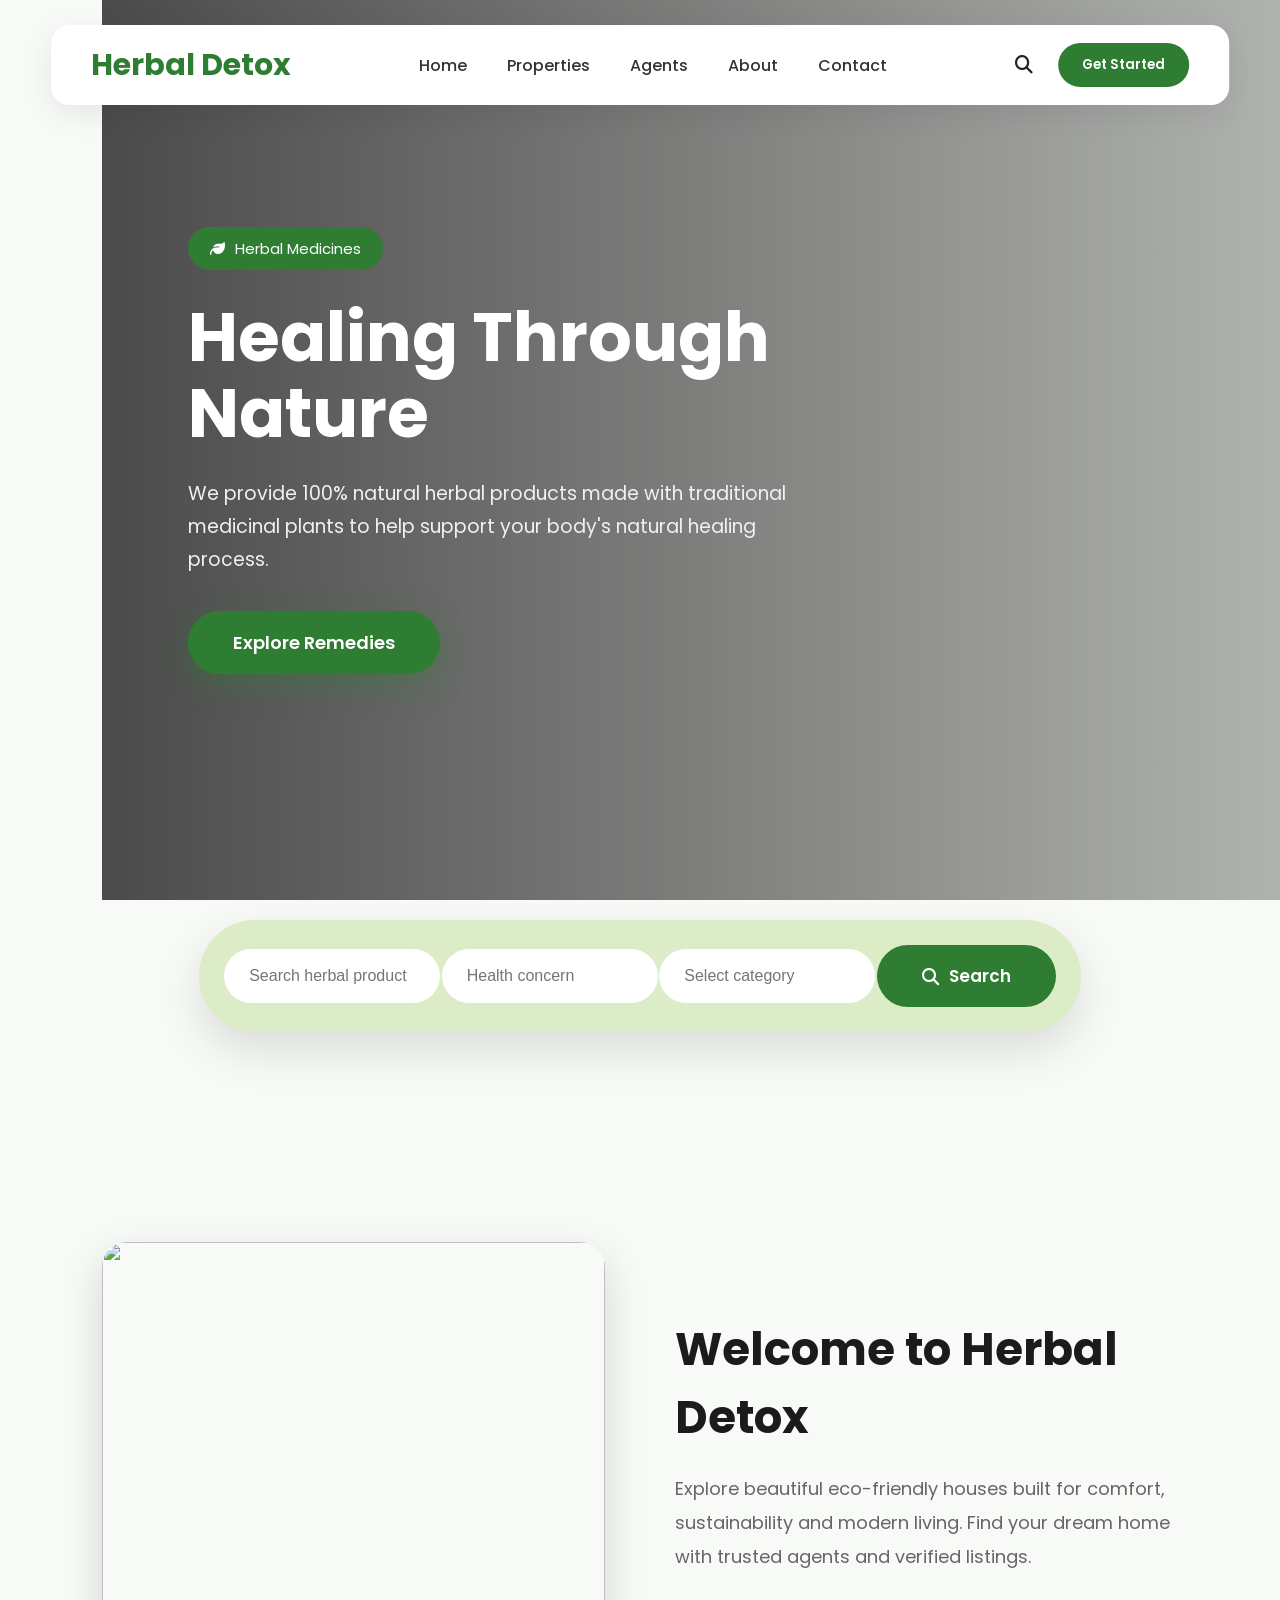
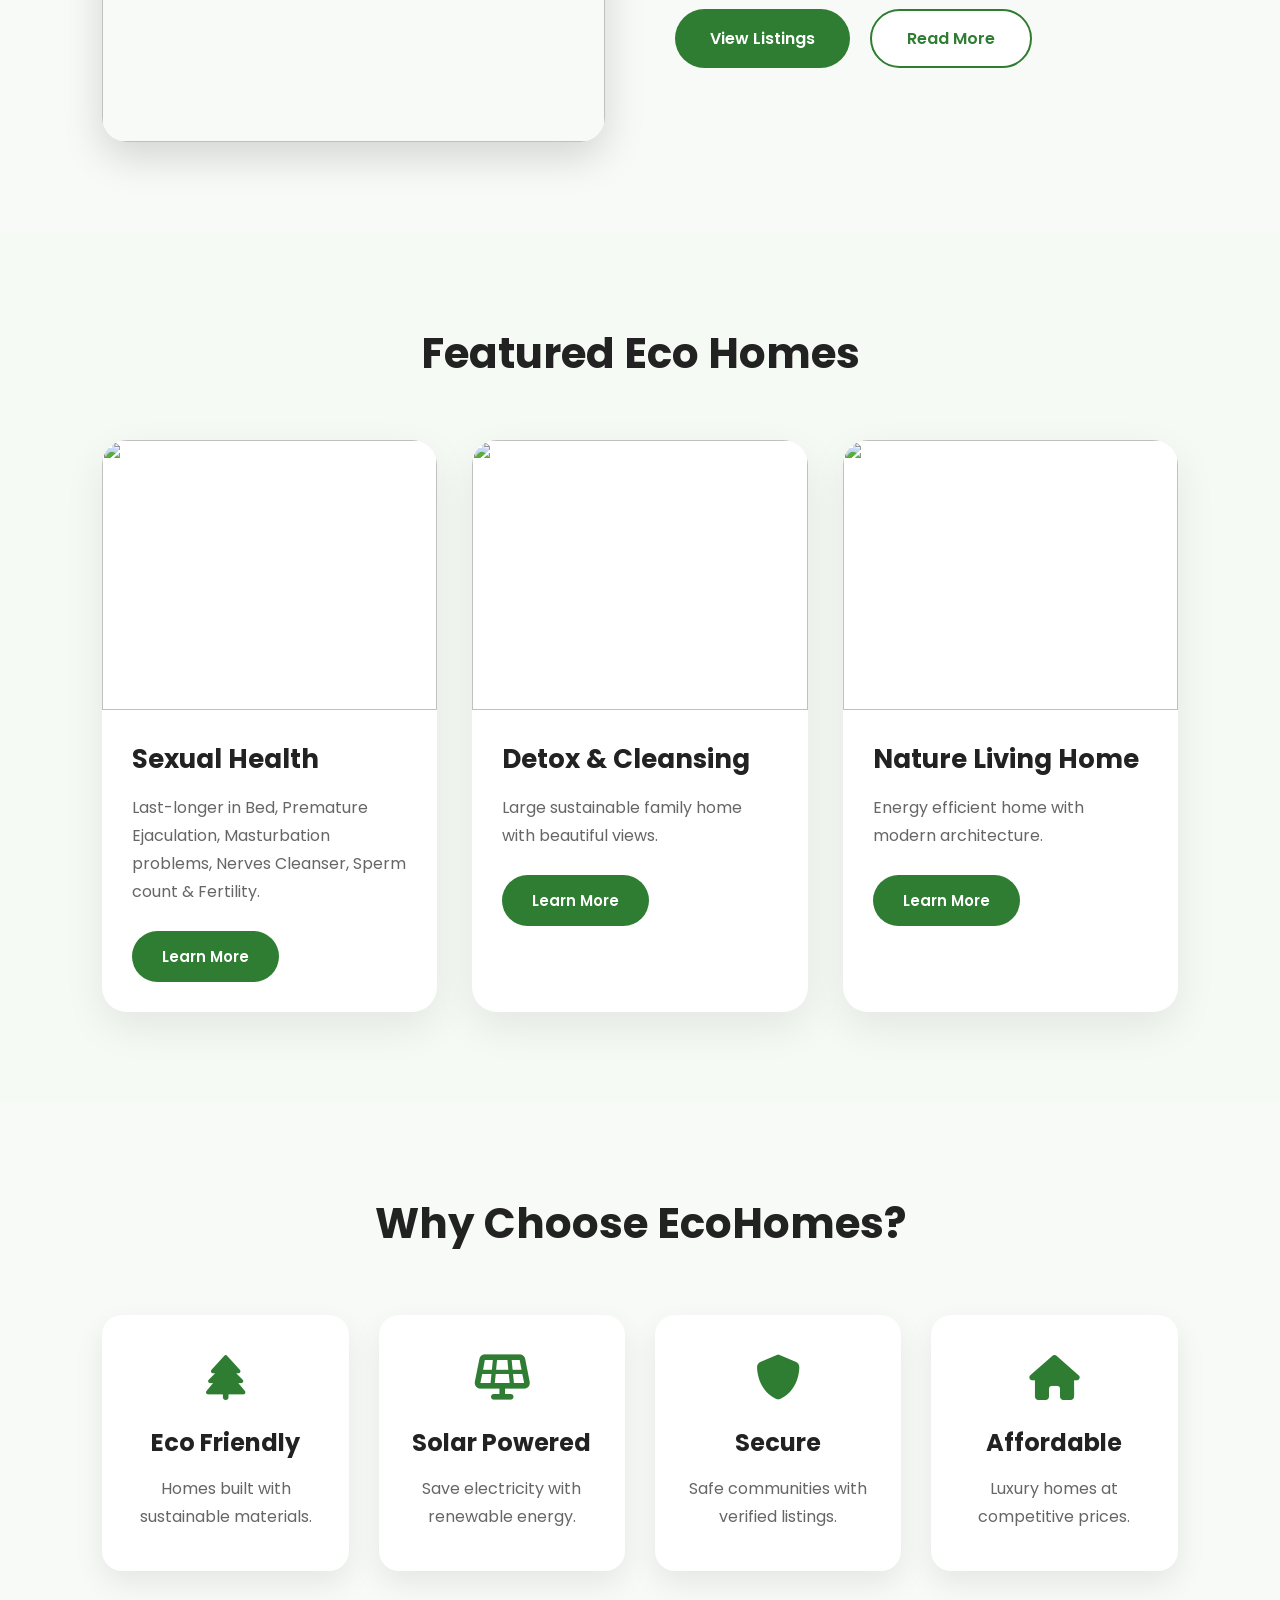
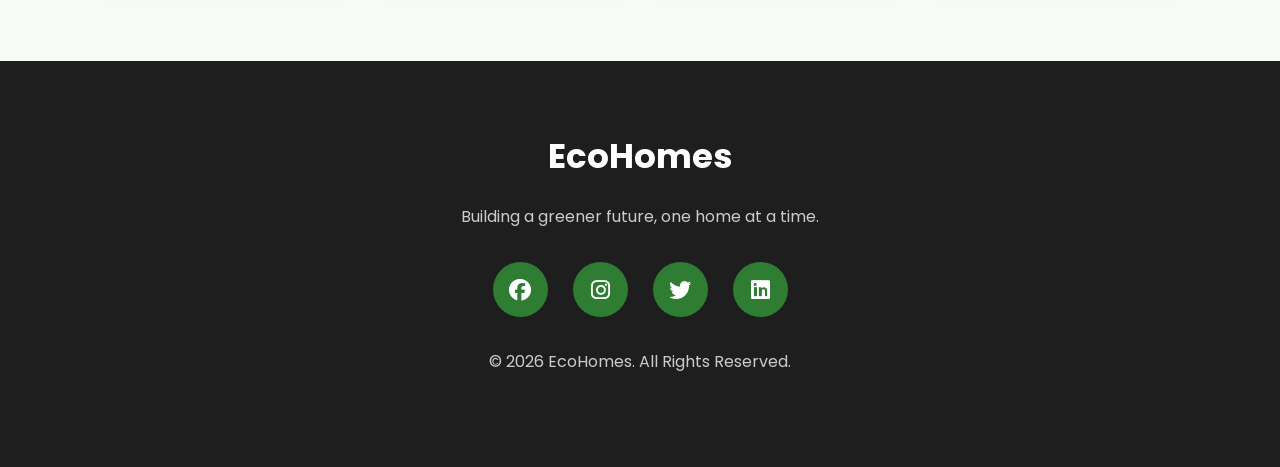
==== index.html @ 3c0dcabd "Add files via upload" ====
<!DOCTYPE html>
<html lang="en">
<head>

<meta charset="UTF-8">
<meta name="viewport" content="width=device-width, initial-scale=1.0">

<title>Eco Homes</title>

<link rel="stylesheet" href="style.css">

<link rel="preconnect" href="https://fonts.googleapis.com">

<link rel="preconnect" href="https://fonts.gstatic.com" crossorigin>

<link href="https://fonts.googleapis.com/css2?family=Poppins:wght@300;400;500;600;700;800&display=swap" rel="stylesheet">

<link rel="stylesheet"
href="https://cdnjs.cloudflare.com/ajax/libs/font-awesome/6.5.2/css/all.min.css">

</head>

<body>


<!-- NAVIGATION -->

<header>

    

<div class="logo">
Herbal Detox
</div>

<nav>


<ul>

<li><a href="#">Home</a></li>

<li><a href="#">Properties</a></li>

<li><a href="#">Agents</a></li>

<li><a href="#">About</a></li>

<li><a href="#">Contact</a></li>


</ul>

</nav>

<div class="nav-icons">

<i class="fa-solid fa-magnifying-glass"></i>


<button>Get Started</button>

</div>

</header>



<!-- HERO -->

<section class="hero">

<div class="overlay"></div>

<div class="hero-content">

<span class="badge">

<i class="fa-solid fa-leaf"></i>

Herbal Medicines

</span>

<h1>

Healing Through <br>

Nature

</h1>

<p>

We provide 100% natural herbal products made with traditional medicinal plants to help
support your body's natural healing process.
</p>

<button class="hero-btn">

Explore Remedies

</button>

</div>

</section>




<!-- SEARCH BAR -->

<section class="search">

<div class="search-box">

<input type="text" placeholder="Search herbal product">

<input type="text" placeholder="Health concern">

<input type="text" placeholder="Select category">

<button>

<i class="fa fa-search"></i>

Search

</button>

</div>

</section>




<!-- WELCOME -->

<section class="welcome">

<div class="welcome-image">

<img src="images/home1.jpg">

</div>

<div class="welcome-text">

<h2>

Welcome to Herbal Detox

</h2>

<p>

Explore beautiful eco-friendly houses built for
comfort, sustainability and modern living.
Find your dream home with trusted agents and
verified listings.

</p>

<div class="buttons">

<button class="green">

View Listings

</button>

<button class="white">

Read More

</button>

</div>

</div>

</section>





<!-- PROPERTY SECTION -->

<section class="properties">

<h2>

Featured Eco Homes

</h2>

<div class="cards">



<div class="card">

<img src="images/home1.jpg">

<div class="card-content">

<h3>

Sexual Health

</h3>

<p>

Last-longer in Bed, Premature Ejaculation, Masturbation problems,
Nerves Cleanser, Sperm count & Fertility. 


</p>

<button>

Learn More

</button>

</div>

</div>





<div class="card">

<img src="images/home2.jpg">

<div class="card-content">

<h3>

Detox & Cleansing

</h3>

<p>

Large sustainable family home with beautiful views.

</p>

<button>

Learn More

</button>

</div>

</div>





<div class="card">

<img src="images/home3.jpg">

<div class="card-content">

<h3>

Nature Living Home

</h3>

<p>

Energy efficient home with modern architecture.

</p>

<button>

Learn More

</button>

</div>

</div>


</div>

</section>




<!-- WHY CHOOSE US -->

<section class="features">

<h2>

Why Choose EcoHomes?

</h2>

<div class="feature-grid">

<div class="feature">

<i class="fa-solid fa-tree"></i>

<h3>Eco Friendly</h3>

<p>Homes built with sustainable materials.</p>

</div>

<div class="feature">

<i class="fa-solid fa-solar-panel"></i>

<h3>Solar Powered</h3>

<p>Save electricity with renewable energy.</p>

</div>

<div class="feature">

<i class="fa-solid fa-shield"></i>

<h3>Secure</h3>

<p>Safe communities with verified listings.</p>

</div>

<div class="feature">

<i class="fa-solid fa-house"></i>

<h3>Affordable</h3>

<p>Luxury homes at competitive prices.</p>

</div>

</div>

</section>




<!-- FOOTER -->

<footer>

<h3>EcoHomes</h3>

<p>

Building a greener future, one home at a time.

</p>

<div class="social">

<i class="fab fa-facebook"></i>

<i class="fab fa-instagram"></i>

<i class="fab fa-twitter"></i>

<i class="fab fa-linkedin"></i>

</div>

<p>

© 2026 EcoHomes. All Rights Reserved.

</p>

</footer>



<script src="script.js"></script>

</body>

</html>
---- style.css ----
/* ===========================
   GLOBAL STYLES
=========================== */

*{
    margin:0;
    padding:0;
    box-sizing:border-box;
}

html{
    scroll-behavior:smooth;
}

body{
    font-family:'Poppins',sans-serif;
    background:#f7faf6;
    color:#222;
    overflow-x:hidden;
}

a{
    text-decoration:none;
    color:inherit;
}

img{
    width:100%;
    display:block;
}

button{
    cursor:pointer;
    font-family:'Poppins',sans-serif;
    transition:.3s;
}

/* ===========================
   HEADER
=========================== */

header{
    width:92%;
    height:80px;
    background:#fff;
    margin:25px auto;
    border-radius:18px;

    display:flex;
    justify-content:space-between;
    align-items:center;

    padding:0 40px;

    box-shadow:0 8px 30px rgba(0,0,0,.08);

    position:absolute;
    left:50%;
    transform:translateX(-50%);
    z-index:100;
}

.logo{
    font-size:30px;
    font-weight:700;
    color:#2e7d32;
}

nav ul{
    display:flex;
    list-style:none;
    gap:40px;
}

nav ul li a{
    font-size:16px;
    color:#333;
    font-weight:500;
    transition:.3s;
}

nav ul li a:hover{
    color:#2e7d32;
}

.nav-icons{
    display:flex;
    align-items:center;
    gap:25px;
}

.nav-icons i{
    font-size:18px;
    cursor:pointer;
}

.nav-icons button{

    background:#2e7d32;

    color:#fff;

    border:none;

    padding:12px 24px;

    border-radius:40px;

    font-weight:600;
}

.nav-icons button:hover{

    background:#215c25;

}

/* ===========================
   HERO
=========================== */

.hero{

    width:100%;

    height:100vh;

    background:url("images/hero.jpg") center center/cover;

    position:relative;

    display:flex;

    align-items:center;

}

.overlay {
    position: absolute;
    width: 100%;
    height: 100%;

    background:
        linear-gradient(to right,
            rgba(0,0,0,.70),
            rgba(0,0,0,.25)
        ),
        url("../images/HERO SECTION BIG IMAGE.png");

    background-size: cover;
    background-position: center;
    background-repeat: no-repeat;
}

.hero-content{

    position:relative;

    z-index:10;

    color:white;

    width:620px;

    margin-left:8%;

}

.badge{

    display:inline-flex;

    align-items:center;

    gap:10px;

    background:#2e7d32;

    padding:10px 22px;

    border-radius:30px;

    font-size:15px;

    margin-bottom:30px;

}

.badge i{

    color:#fff;

}

.hero h1{

    font-size:68px;

    line-height:76px;

    margin-bottom:25px;

    font-weight:700;

}

.hero p{

    font-size:19px;

    line-height:33px;

    color:#f0f0f0;

    margin-bottom:35px;

}

.hero-btn{

    background:#2e7d32;

    color:white;

    border:none;

    padding:18px 45px;

    border-radius:40px;

    font-size:18px;

    font-weight:600;

    box-shadow:0 10px 30px rgba(46,125,50,.4);

}

.hero-btn:hover{

    transform:translateY(-5px);

    background:#256428;

}

/* ===========================
   SEARCH SECTION
=========================== */

.search{

    margin-top:-70px;

    position:relative;

    z-index:30;

}

.search-box{

    width:82%;

    margin:auto;

    background:#dbecc7;

    border-radius:70px;

    padding:25px;

    display:flex;

    align-items:center;

    justify-content:space-between;

    box-shadow:0 18px 45px rgba(0,0,0,.12);

}

.search-box input{

    width:26%;

    padding:18px 25px;

    border:none;

    outline:none;

    border-radius:40px;

    font-size:16px;

    background:white;

}

.search-box button{

    background:#2e7d32;

    color:white;

    border:none;

    padding:18px 45px;

    border-radius:40px;

    font-size:17px;

    font-weight:600;

    display:flex;

    align-items:center;

    gap:10px;

}

.search-box button:hover{

    background:#245f28;

    transform:translateY(-3px);

}

/* ===========================
   SECTION SPACING
=========================== */

section{

    padding:90px 8%;

}

h2{

    font-size:42px;

    margin-bottom:20px;

    color:#222;

}

p{

    color:#666;

    line-height:30px;

}




/*=====================================
        WELCOME SECTION
======================================*/

.welcome{
    display:flex;
    justify-content:space-between;
    align-items:center;
    gap:70px;
    padding-top:120px;
}

.welcome-image{
    flex:1;
}

.welcome-image img{
    width:100%;
    height:500px;
    object-fit:cover;
    border-radius:25px;
    box-shadow:0 15px 40px rgba(0,0,0,.15);
}

.welcome-text{
    flex:1;
}

.welcome-text h2{
    font-size:45px;
    margin-bottom:20px;
    color:#1b1b1b;
}

.welcome-text p{
    font-size:18px;
    line-height:34px;
    color:#666;
    margin-bottom:35px;
}

.buttons{
    display:flex;
    gap:20px;
}

.green{
    background:#2e7d32;
    color:#fff;
    border:none;
    padding:15px 35px;
    border-radius:40px;
    font-size:16px;
    font-weight:600;
}

.green:hover{
    background:#245f28;
    transform:translateY(-5px);
}

.white{
    background:#fff;
    border:2px solid #2e7d32;
    color:#2e7d32;
    padding:15px 35px;
    border-radius:40px;
    font-size:16px;
    font-weight:600;
}

.white:hover{
    background:#2e7d32;
    color:#fff;
}

/*=====================================
      PROPERTY SECTION
======================================*/

.properties{
    background:#f6faf4;
    text-align:center;
}

.properties h2{
    margin-bottom:55px;
}

.cards{
    display:grid;
    grid-template-columns:repeat(3,1fr);
    gap:35px;
}

.card{
    background:#fff;
    border-radius:25px;
    overflow:hidden;
    box-shadow:0 15px 40px rgba(0,0,0,.08);
    transition:.4s;
}

.card:hover{
    transform:translateY(-12px);
    box-shadow:0 20px 45px rgba(0,0,0,.18);
}

.card img{
    width:100%;
    height:270px;
    object-fit:cover;
}

.card-content{
    padding:30px;
    text-align:left;
}

.card-content h3{
    font-size:26px;
    margin-bottom:15px;
    color:#222;
}

.card-content p{
    color:#666;
    line-height:28px;
    margin-bottom:25px;
}

.card-content button{
    border:none;
    background:#2e7d32;
    color:white;
    padding:14px 30px;
    border-radius:40px;
    font-size:15px;
    font-weight:600;
}

.card-content button:hover{
    background:#245f28;
}

/*=====================================
        FEATURES
======================================*/

.features{
    text-align:center;
}

.features h2{
    margin-bottom:60px;
}

.feature-grid{
    display:grid;
    grid-template-columns:repeat(4,1fr);
    gap:30px;
}

.feature{
    background:#fff;
    padding:40px 30px;
    border-radius:20px;
    box-shadow:0 12px 30px rgba(0,0,0,.08);
    transition:.4s;
}

.feature:hover{
    transform:translateY(-10px);
}

.feature i{
    font-size:45px;
    color:#2e7d32;
    margin-bottom:25px;
}

.feature h3{
    margin-bottom:15px;
    font-size:24px;
}

.feature p{
    color:#666;
    line-height:28px;
}

/*=====================================
          FOOTER
======================================*/

footer{
    background:#1e1e1e;
    color:white;
    text-align:center;
    padding:70px 8%;
}

footer h3{
    font-size:34px;
    margin-bottom:20px;
}

footer p{
    color:#cccccc;
    margin-bottom:20px;
}

.social{
    display:flex;
    justify-content:center;
    gap:25px;
    margin:30px 0;
}

.social i{
    width:55px;
    height:55px;
    border-radius:50%;
    background:#2e7d32;
    display:flex;
    align-items:center;
    justify-content:center;
    font-size:22px;
    cursor:pointer;
    transition:.3s;
}

.social i:hover{
    background:white;
    color:#2e7d32;
    transform:rotate(360deg);
}

/*=========================================
        RESPONSIVE DESIGN
==========================================*/

/* Large Tablets */

@media(max-width:1200px){

.hero h1{
    font-size:55px;
    line-height:65px;
}

.cards{
    grid-template-columns:repeat(2,1fr);
}

.feature-grid{
    grid-template-columns:repeat(2,1fr);
}

}


/* Tablets */

@media(max-width:992px){

header{
    width:95%;
    padding:0 25px;
}

nav{
    display:none;
}

.hero-content{
    width:90%;
}

.hero h1{
    font-size:48px;
    line-height:58px;
}

.search-box{
    flex-direction:column;
    gap:18px;
    border-radius:30px;
}

.search-box input,
.search-box button{
    width:100%;
}

.welcome{
    flex-direction:column;
}

.cards{
    grid-template-columns:1fr;
}

.feature-grid{
    grid-template-columns:1fr 1fr;
}

}


/* Mobile */

@media(max-width:768px){

header{

    height:auto;

    padding:20px;

    flex-direction:column;

    gap:18px;

}

.logo{

    font-size:28px;

}

.hero{

    height:90vh;

}

.hero-content{

    margin-left:25px;

    width:90%;

}

.hero h1{

    font-size:40px;

    line-height:48px;

}

.hero p{

    font-size:16px;

    line-height:28px;

}

.hero-btn{

    padding:15px 35px;

}

.badge{

    font-size:14px;

}

.search{

    margin-top:-30px;

}

.search-box{

    width:92%;

    padding:20px;

}

.welcome-image img{

    height:350px;

}

.welcome-text{

    text-align:center;

}

.buttons{

    justify-content:center;

    flex-wrap:wrap;

}

.feature-grid{

    grid-template-columns:1fr;

}

footer{

    padding:60px 20px;

}

}


/* Small Phones */

@media(max-width:500px){

.hero h1{

    font-size:33px;

    line-height:42px;

}

.hero p{

    font-size:15px;

}

h2{

    font-size:30px;

}

.card-content h3{

    font-size:22px;

}

}

/*=========================================
          HOVER EFFECTS
==========================================*/

.card img{

    transition:.5s;

}

.card:hover img{

    transform:scale(1.08);

}

.hero-btn:hover{

    box-shadow:0 15px 35px rgba(46,125,50,.45);

}

.green:hover{

    box-shadow:0 15px 35px rgba(46,125,50,.35);

}

.card-content button:hover{

    box-shadow:0 12px 30px rgba(46,125,50,.35);

}

/*=========================================
          SMOOTH ANIMATIONS
==========================================*/

.hero-content{

    animation:slideLeft 1.2s ease;

}

.search{

    animation:slideUp 1.4s ease;

}

.card{

    animation:fadeUp .8s ease;

}

.feature{

    animation:fadeUp 1s ease;

}

@keyframes slideLeft{

from{

opacity:0;

transform:translateX(-60px);

}

to{

opacity:1;

transform:translateX(0);

}

}

@keyframes slideUp{

from{

opacity:0;

transform:translateY(60px);

}

to{

opacity:1;

transform:translateY(0);

}

}

@keyframes fadeUp{

from{

opacity:0;

transform:translateY(40px);

}

to{

opacity:1;

transform:translateY(0);

}

}

/*=========================================
        STICKY HEADER
==========================================*/

header{

transition:.4s;

}

header.sticky{

position:fixed;

top:0;

left:50%;

transform:translateX(-50%);

margin-top:10px;

background:white;

box-shadow:0 10px 35px rgba(0,0,0,.15);

z-index:9999;

}

/*=========================================
      CUSTOM SCROLLBAR
==========================================*/

::-webkit-scrollbar{

width:10px;

}

::-webkit-scrollbar-track{

background:#eeeeee;

}

::-webkit-scrollbar-thumb{

background:#2e7d32;

border-radius:20px;

}

::-webkit-scrollbar-thumb:hover{

background:#1f5f24;

}
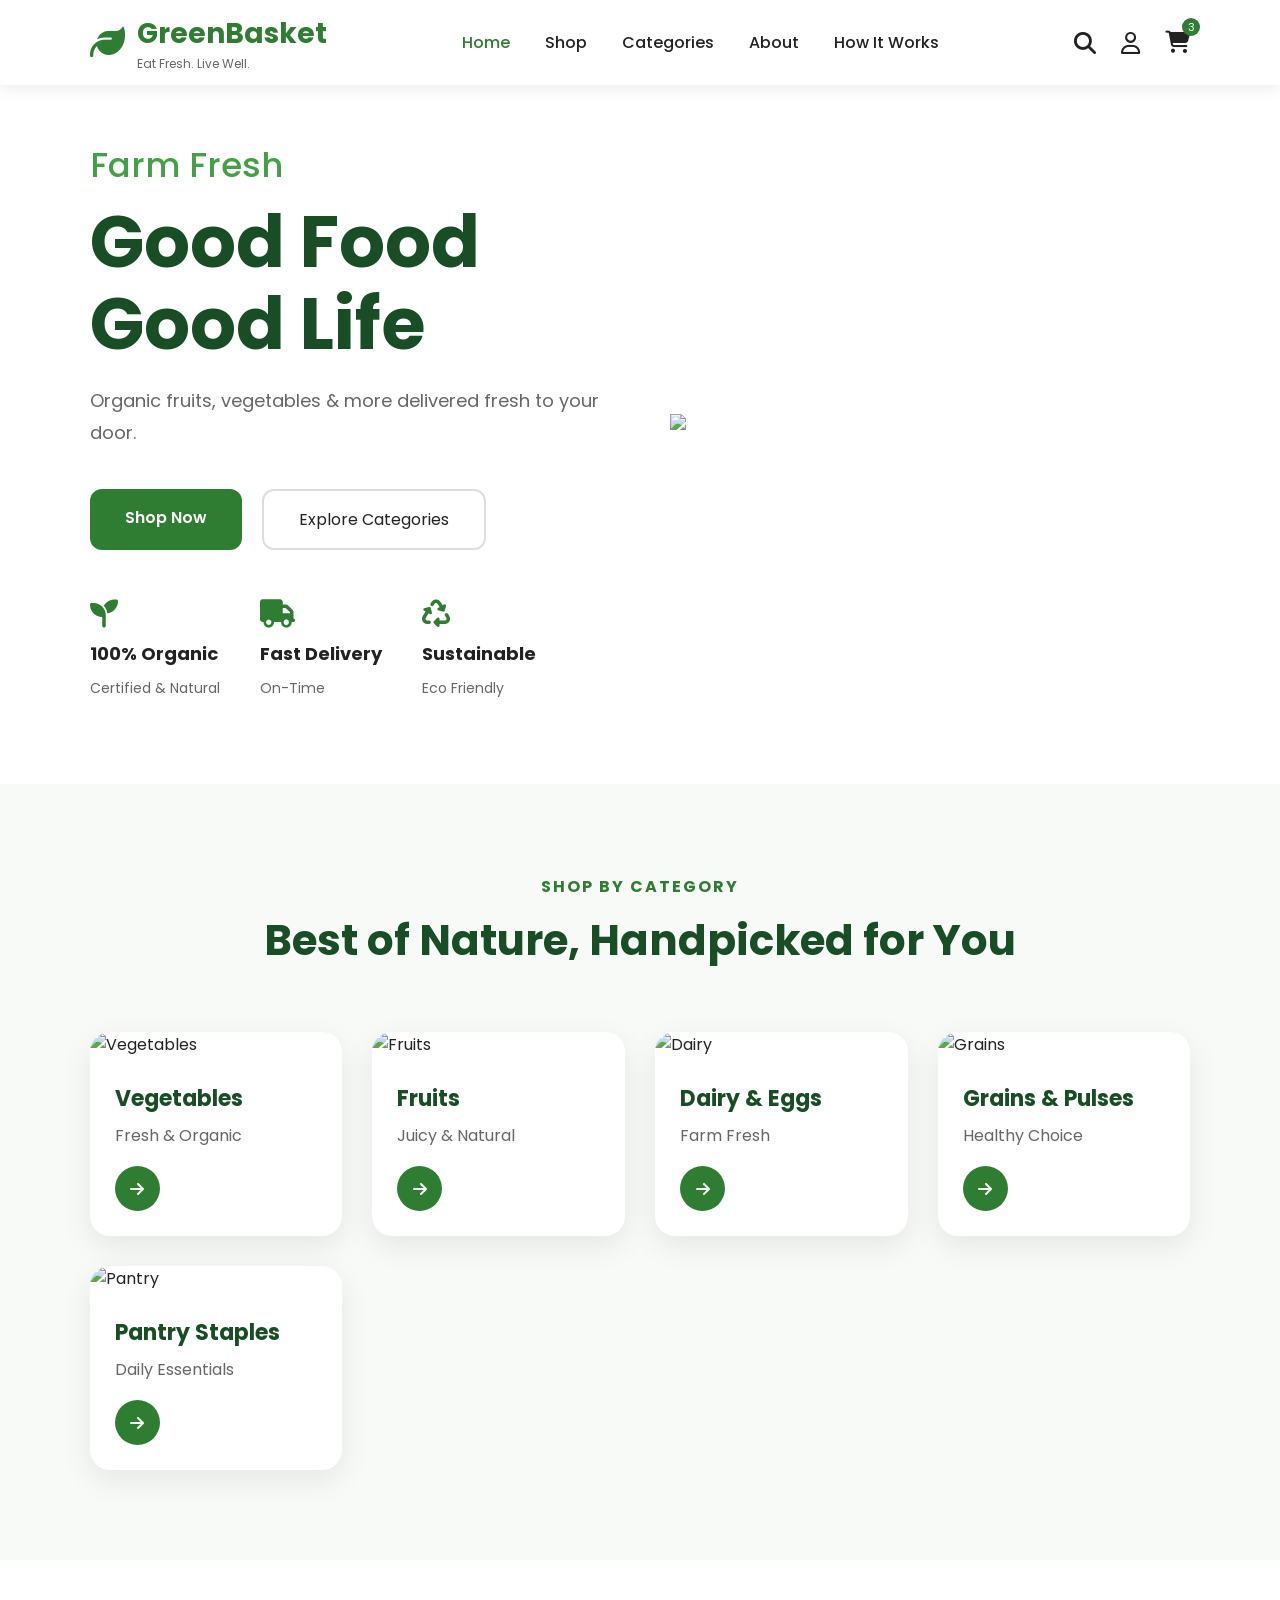
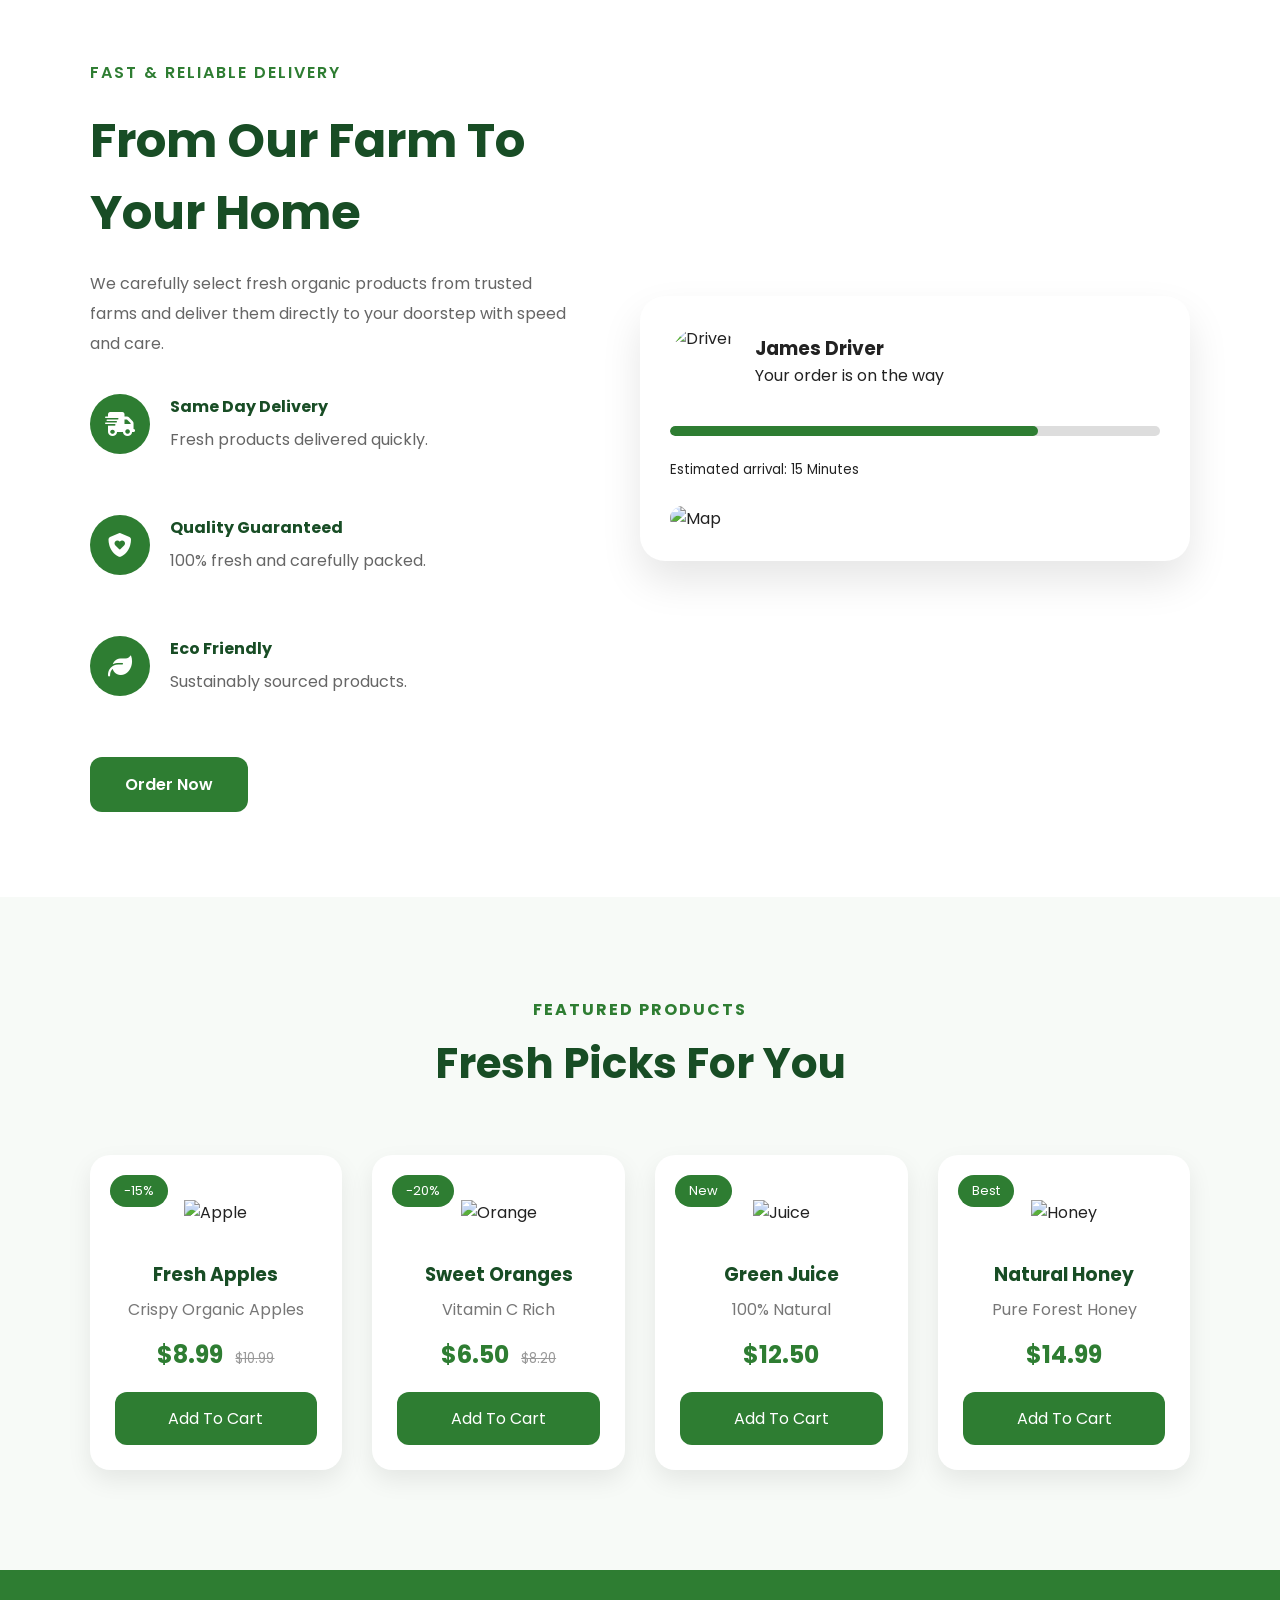
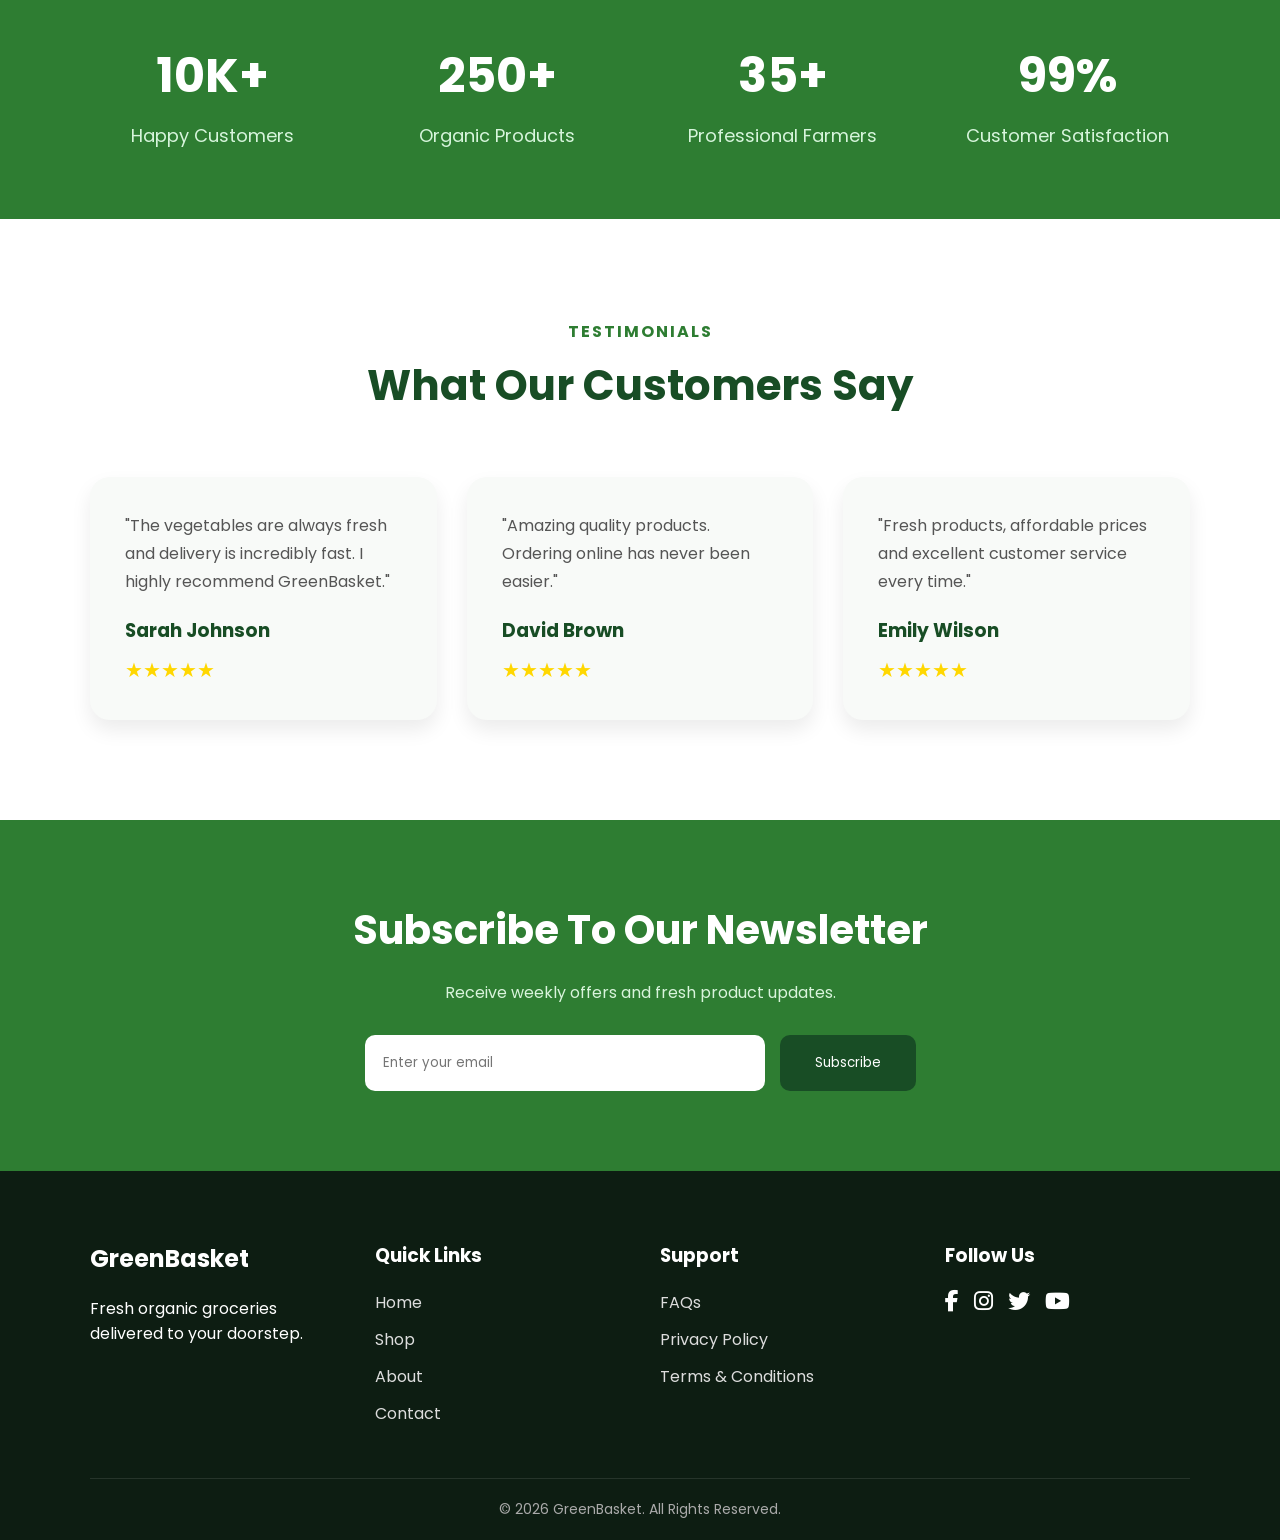
==== commit 852f2438: "Add files via upload" ====
--- a/index.html
+++ b/index.html
@@ -1,401 +1,723 @@
 <!DOCTYPE html>
 <html lang="en">
+
 <head>
 
 <meta charset="UTF-8">
 <meta name="viewport" content="width=device-width, initial-scale=1.0">
 
-<title>Eco Homes</title>
+<title>GreenBasket</title>
 
 <link rel="stylesheet" href="style.css">
 
-<link rel="preconnect" href="https://fonts.googleapis.com">
-
-<link rel="preconnect" href="https://fonts.gstatic.com" crossorigin>
-
-<link href="https://fonts.googleapis.com/css2?family=Poppins:wght@300;400;500;600;700;800&display=swap" rel="stylesheet">
-
 <link rel="stylesheet"
-href="https://cdnjs.cloudflare.com/ajax/libs/font-awesome/6.5.2/css/all.min.css">
+href="https://cdnjs.cloudflare.com/ajax/libs/font-awesome/6.6.0/css/all.min.css">
 
 </head>
 
 <body>
 
-
-<!-- NAVIGATION -->
+<!--================ NAVBAR ================-->
 
 <header>
 
-    
-
 <div class="logo">
-Herbal Detox
+
+<i class="fa-solid fa-leaf"></i>
+
+<div>
+<h2>GreenBasket</h2>
+<p>Eat Fresh. Live Well.</p>
+</div>
+
 </div>
 
 <nav>
 
-
 <ul>
 
+<li><a href="#" class="active">Home</a></li>
+
+<li><a href="./shop.html">Shop</a></li>
+
+<li><a href="#">Categories</a></li>
+
+<li><a href="#">About</a></li>
+
+<li><a href="#">How It Works</a></li>
+
+</ul>
+
+</nav>
+
+<div class="icons">
+
+<i class="fa-solid fa-magnifying-glass"></i>
+
+<i class="fa-regular fa-user"></i>
+
+<div class="cart">
+
+<i class="fa-solid fa-cart-shopping"></i>
+
+<span>3</span>
+
+</div>
+
+</div>
+
+<div class="menu-btn">
+
+<i class="fa-solid fa-bars"></i>
+
+</div>
+
+</header>
+
+<!--============== SIDE NAV ==============-->
+
+<div class="sidebar">
+
+<div class="close-btn">
+
+<i class="fa-solid fa-xmark"></i>
+
+</div>
+
+<ul>
+
 <li><a href="#">Home</a></li>
 
-<li><a href="#">Properties</a></li>
-
-<li><a href="#">Agents</a></li>
+<li><a href="./shop.html">Shop</a></li>
+
+<li><a href="#">Categories</a></li>
+
+<li><a href="#">About Us</a></li>
+
+<li><a href="#">How It Works</a></li>
+
+<li><a href="#">Contact</a></li>
+
+</ul>
+<div class="sidebar-products">
+
+    <div class="product">
+
+        <img src="images/juice1.jpg" alt="">
+
+        <h4>Green Juice</h4>
+
+        <span>$12.99</span>
+
+    </div>
+
+    <div class="product">
+
+        <img src="images/juice2.jpg" alt="">
+
+        <h4>Natural Honey</h4>
+
+        <span>$9.99</span>
+
+    </div>
+
+    <div class="product">
+
+        <img src="images/juice3.jpg" alt="">
+
+        <h4>Herbal Tea</h4>
+
+        <span>$8.99</span>
+
+    </div>
+
+    <div class="product">
+
+        <img src="images/juice4.jpg" alt="">
+
+        <h4>Moringa</h4>
+
+        <span>$15.99</span>
+
+    </div>
+
+    <div class="product">
+
+        <img src="images/juice5.jpg" alt="">
+
+        <h4>Ginseng</h4>
+
+        <span>$13.99</span>
+
+    </div>
+
+    <div class="product">
+
+        <img src="images/juice6.jpg" alt="">
+
+        <h4>Aloe Vera</h4>
+
+        <span>$7.99</span>
+
+    </div>
+
+</div>
+
+</div>
+
+<div class="overlay"></div>
+
+<!--============= HERO =============-->
+
+<section class="hero">
+
+<div class="hero-text">
+
+<h4>Farm Fresh</h4>
+
+<h1>
+
+Good Food<br>
+
+Good Life
+
+</h1>
+
+<p>
+
+Organic fruits, vegetables & more delivered fresh to your door.
+
+</p>
+
+<div class="buttons">
+
+<a href="#" class="shop">Shop Now</a>
+
+<a href="#" class="explore">Explore Categories</a>
+
+</div>
+
+<div class="features">
+
+<div>
+
+<i class="fa-solid fa-seedling"></i>
+
+<h5>100% Organic</h5>
+
+<p>Certified & Natural</p>
+
+</div>
+
+<div>
+
+<i class="fa-solid fa-truck"></i>
+
+<h5>Fast Delivery</h5>
+
+<p>On-Time</p>
+
+</div>
+
+<div>
+
+<i class="fa-solid fa-recycle"></i>
+
+<h5>Sustainable</h5>
+
+<p>Eco Friendly</p>
+
+</div>
+
+</div>
+
+</div>
+
+<div class="hero-image">
+
+<img src="images/hero.png">
+
+</div>
+
+</section>
+
+<!--==========================
+ SHOP BY CATEGORY
+===========================-->
+
+<section class="categories">
+
+    <div class="section-title">
+
+        <h5>SHOP BY CATEGORY</h5>
+
+        <h2>Best of Nature, Handpicked for You</h2>
+
+    </div>
+
+    <div class="category-container">
+
+        <div class="card">
+
+            <img src="images/vegetables.jpg" alt="Vegetables">
+
+            <div class="card-content">
+
+                <h3>Vegetables</h3>
+
+                <p>Fresh & Organic</p>
+
+                <a href="#"><i class="fa-solid fa-arrow-right"></i></a>
+
+            </div>
+
+        </div>
+
+        <div class="card">
+
+            <img src="images/fruits.jpg" alt="Fruits">
+
+            <div class="card-content">
+
+                <h3>Fruits</h3>
+
+                <p>Juicy & Natural</p>
+
+                <a href="#"><i class="fa-solid fa-arrow-right"></i></a>
+
+            </div>
+
+        </div>
+
+        <div class="card">
+
+            <img src="images/dairy.jpg" alt="Dairy">
+
+            <div class="card-content">
+
+                <h3>Dairy & Eggs</h3>
+
+                <p>Farm Fresh</p>
+
+                <a href="#"><i class="fa-solid fa-arrow-right"></i></a>
+
+            </div>
+
+        </div>
+
+        <div class="card">
+
+            <img src="images/grains.jpg" alt="Grains">
+
+            <div class="card-content">
+
+                <h3>Grains & Pulses</h3>
+
+                <p>Healthy Choice</p>
+
+                <a href="#"><i class="fa-solid fa-arrow-right"></i></a>
+
+            </div>
+
+        </div>
+
+        <div class="card">
+
+            <img src="images/pantry.jpg" alt="Pantry">
+
+            <div class="card-content">
+
+                <h3>Pantry Staples</h3>
+
+                <p>Daily Essentials</p>
+
+                <a href="#"><i class="fa-solid fa-arrow-right"></i></a>
+
+            </div>
+
+        </div>
+
+    </div>
+
+</section>
+
+
+<!--==========================
+DELIVERY SECTION
+===========================-->
+
+<section class="delivery">
+
+    <div class="delivery-content">
+
+        <span>FAST & RELIABLE DELIVERY</span>
+
+        <h2>From Our Farm To Your Home</h2>
+
+        <p>
+            We carefully select fresh organic products from trusted farms
+            and deliver them directly to your doorstep with speed and care.
+        </p>
+
+        <div class="delivery-features">
+
+            <div class="feature-box">
+                <i class="fa-solid fa-truck-fast"></i>
+                <div>
+                    <h4>Same Day Delivery</h4>
+                    <p>Fresh products delivered quickly.</p>
+                </div>
+            </div>
+
+            <div class="feature-box">
+                <i class="fa-solid fa-shield-heart"></i>
+                <div>
+                    <h4>Quality Guaranteed</h4>
+                    <p>100% fresh and carefully packed.</p>
+                </div>
+            </div>
+
+            <div class="feature-box">
+                <i class="fa-solid fa-leaf"></i>
+                <div>
+                    <h4>Eco Friendly</h4>
+                    <p>Sustainably sourced products.</p>
+                </div>
+            </div>
+
+        </div>
+
+        <a href="#" class="shop">Order Now</a>
+
+    </div>
+
+    <div class="delivery-card">
+
+        <div class="driver">
+
+            <img src="images/driver.jpg" alt="Driver">
+
+            <div>
+                <h3>James Driver</h3>
+                <p>Your order is on the way</p>
+            </div>
+
+        </div>
+
+        <div class="progress">
+
+            <div class="progress-bar">
+                <div class="progress-fill"></div>
+            </div>
+
+            <small>Estimated arrival: 15 Minutes</small>
+
+        </div>
+
+        <div class="map">
+
+            <img src="images/map.jpg" alt="Map">
+
+        </div>
+
+    </div>
+
+</section>
+
+<!--==========================
+FEATURED PRODUCTS
+===========================-->
+
+<section class="featured">
+
+    <div class="section-title">
+        <h5>FEATURED PRODUCTS</h5>
+        <h2>Fresh Picks For You</h2>
+    </div>
+
+    <div class="product-grid">
+
+        <div class="product-card">
+
+            <span class="discount">-15%</span>
+
+            <img src="images/apple.jpg" alt="Apple">
+
+            <h3>Fresh Apples</h3>
+
+            <p>Crispy Organic Apples</p>
+
+            <div class="price">
+
+                <span>$8.99</span>
+
+                <small>$10.99</small>
+
+            </div>
+
+            <button>Add To Cart</button>
+
+        </div>
+
+        <div class="product-card">
+
+            <span class="discount">-20%</span>
+
+            <img src="images/orange.jpg" alt="Orange">
+
+            <h3>Sweet Oranges</h3>
+
+            <p>Vitamin C Rich</p>
+
+            <div class="price">
+
+                <span>$6.50</span>
+
+                <small>$8.20</small>
+
+            </div>
+
+            <button>Add To Cart</button>
+
+        </div>
+
+        <div class="product-card">
+
+            <span class="discount">New</span>
+
+            <img src="images/juice.jpg" alt="Juice">
+
+            <h3>Green Juice</h3>
+
+            <p>100% Natural</p>
+
+            <div class="price">
+
+                <span>$12.50</span>
+
+            </div>
+
+            <button>Add To Cart</button>
+
+        </div>
+
+        <div class="product-card">
+
+            <span class="discount">Best</span>
+
+            <img src="images/honey.jpg" alt="Honey">
+
+            <h3>Natural Honey</h3>
+
+            <p>Pure Forest Honey</p>
+
+            <div class="price">
+
+                <span>$14.99</span>
+
+            </div>
+
+            <button>Add To Cart</button>
+
+        </div>
+
+    </div>
+
+</section>
+
+<!--==========================
+STATISTICS
+===========================-->
+
+<section class="stats">
+
+    <div class="stat-box">
+
+        <h2>10K+</h2>
+
+        <p>Happy Customers</p>
+
+    </div>
+
+    <div class="stat-box">
+
+        <h2>250+</h2>
+
+        <p>Organic Products</p>
+
+    </div>
+
+    <div class="stat-box">
+
+        <h2>35+</h2>
+
+        <p>Professional Farmers</p>
+
+    </div>
+
+    <div class="stat-box">
+
+        <h2>99%</h2>
+
+        <p>Customer Satisfaction</p>
+
+    </div>
+
+</section>
+
+<!--==========================
+TESTIMONIALS
+===========================-->
+
+<section class="testimonials">
+
+    <div class="section-title">
+        <h5>TESTIMONIALS</h5>
+        <h2>What Our Customers Say</h2>
+    </div>
+
+    <div class="testimonial-container">
+
+        <div class="testimonial-card">
+            <p>
+                "The vegetables are always fresh and delivery is incredibly
+                fast. I highly recommend GreenBasket."
+            </p>
+
+            <h3>Sarah Johnson</h3>
+            <span>★★★★★</span>
+        </div>
+
+        <div class="testimonial-card">
+            <p>
+                "Amazing quality products. Ordering online has never been
+                easier."
+            </p>
+
+            <h3>David Brown</h3>
+            <span>★★★★★</span>
+        </div>
+
+        <div class="testimonial-card">
+            <p>
+                "Fresh products, affordable prices and excellent customer
+                service every time."
+            </p>
+
+            <h3>Emily Wilson</h3>
+            <span>★★★★★</span>
+        </div>
+
+    </div>
+
+</section>
+
+<!--==========================
+NEWSLETTER
+===========================-->
+
+<section class="newsletter">
+
+    <h2>Subscribe To Our Newsletter</h2>
+
+    <p>
+        Receive weekly offers and fresh product updates.
+    </p>
+
+    <form>
+
+        <input type="email" placeholder="Enter your email">
+
+        <button>Subscribe</button>
+
+    </form>
+
+</section>
+
+<!--==========================
+FOOTER
+===========================-->
+
+<footer>
+
+<div class="footer-container">
+
+<div>
+
+<h2>GreenBasket</h2>
+
+<p>
+Fresh organic groceries delivered to your doorstep.
+</p>
+
+</div>
+
+<div>
+
+<h3>Quick Links</h3>
+
+<ul>
+
+<li><a href="#">Home</a></li>
+
+<li><a href="#">Shop</a></li>
 
 <li><a href="#">About</a></li>
 
 <li><a href="#">Contact</a></li>
 
-
 </ul>
 
-</nav>
-
-<div class="nav-icons">
-
-<i class="fa-solid fa-magnifying-glass"></i>
-
-
-<button>Get Started</button>
-
-</div>
-
-</header>
-
-
-
-<!-- HERO -->
-
-<section class="hero">
-
-<div class="overlay"></div>
-
-<div class="hero-content">
-
-<span class="badge">
-
-<i class="fa-solid fa-leaf"></i>
-
-Herbal Medicines
-
-</span>
-
-<h1>
-
-Healing Through <br>
-
-Nature
-
-</h1>
-
-<p>
-
-We provide 100% natural herbal products made with traditional medicinal plants to help
-support your body's natural healing process.
-</p>
-
-<button class="hero-btn">
-
-Explore Remedies
-
+</div>
+
+<div>
+
+<h3>Support</h3>
+
+<ul>
+
+<li><a href="#">FAQs</a></li>
+
+<li><a href="#">Privacy Policy</a></li>
+
+<li><a href="#">Terms & Conditions</a></li>
+
+</ul>
+
+</div>
+
+<div>
+
+<h3>Follow Us</h3>
+
+<div class="social">
+
+<i class="fab fa-facebook-f"></i>
+
+<i class="fab fa-instagram"></i>
+
+<i class="fab fa-twitter"></i>
+
+<i class="fab fa-youtube"></i>
+
+</div>
+
+</div>
+
+</div>
+
+<div class="copyright">
+
+© 2026 GreenBasket. All Rights Reserved.
+
+</div>
+
+</footer>
+
+<button id="topBtn">
+<i class="fas fa-arrow-up"></i>
 </button>
 
-</div>
-
-</section>
-
-
-
-
-<!-- SEARCH BAR -->
-
-<section class="search">
-
-<div class="search-box">
-
-<input type="text" placeholder="Search herbal product">
-
-<input type="text" placeholder="Health concern">
-
-<input type="text" placeholder="Select category">
-
-<button>
-
-<i class="fa fa-search"></i>
-
-Search
-
-</button>
-
-</div>
-
-</section>
-
-
-
-
-<!-- WELCOME -->
-
-<section class="welcome">
-
-<div class="welcome-image">
-
-<img src="images/home1.jpg">
-
-</div>
-
-<div class="welcome-text">
-
-<h2>
-
-Welcome to Herbal Detox
-
-</h2>
-
-<p>
-
-Explore beautiful eco-friendly houses built for
-comfort, sustainability and modern living.
-Find your dream home with trusted agents and
-verified listings.
-
-</p>
-
-<div class="buttons">
-
-<button class="green">
-
-View Listings
-
-</button>
-
-<button class="white">
-
-Read More
-
-</button>
-
-</div>
-
-</div>
-
-</section>
-
-
-
-
-
-<!-- PROPERTY SECTION -->
-
-<section class="properties">
-
-<h2>
-
-Featured Eco Homes
-
-</h2>
-
-<div class="cards">
-
-
-
-<div class="card">
-
-<img src="images/home1.jpg">
-
-<div class="card-content">
-
-<h3>
-
-Sexual Health
-
-</h3>
-
-<p>
-
-Last-longer in Bed, Premature Ejaculation, Masturbation problems,
-Nerves Cleanser, Sperm count & Fertility. 
-
-
-</p>
-
-<button>
-
-Learn More
-
-</button>
-
-</div>
-
-</div>
-
-
-
-
-
-<div class="card">
-
-<img src="images/home2.jpg">
-
-<div class="card-content">
-
-<h3>
-
-Detox & Cleansing
-
-</h3>
-
-<p>
-
-Large sustainable family home with beautiful views.
-
-</p>
-
-<button>
-
-Learn More
-
-</button>
-
-</div>
-
-</div>
-
-
-
-
-
-<div class="card">
-
-<img src="images/home3.jpg">
-
-<div class="card-content">
-
-<h3>
-
-Nature Living Home
-
-</h3>
-
-<p>
-
-Energy efficient home with modern architecture.
-
-</p>
-
-<button>
-
-Learn More
-
-</button>
-
-</div>
-
-</div>
-
-
-</div>
-
-</section>
-
-
-
-
-<!-- WHY CHOOSE US -->
-
-<section class="features">
-
-<h2>
-
-Why Choose EcoHomes?
-
-</h2>
-
-<div class="feature-grid">
-
-<div class="feature">
-
-<i class="fa-solid fa-tree"></i>
-
-<h3>Eco Friendly</h3>
-
-<p>Homes built with sustainable materials.</p>
-
-</div>
-
-<div class="feature">
-
-<i class="fa-solid fa-solar-panel"></i>
-
-<h3>Solar Powered</h3>
-
-<p>Save electricity with renewable energy.</p>
-
-</div>
-
-<div class="feature">
-
-<i class="fa-solid fa-shield"></i>
-
-<h3>Secure</h3>
-
-<p>Safe communities with verified listings.</p>
-
-</div>
-
-<div class="feature">
-
-<i class="fa-solid fa-house"></i>
-
-<h3>Affordable</h3>
-
-<p>Luxury homes at competitive prices.</p>
-
-</div>
-
-</div>
-
-</section>
-
-
-
-
-<!-- FOOTER -->
-
-<footer>
-
-<h3>EcoHomes</h3>
-
-<p>
-
-Building a greener future, one home at a time.
-
-</p>
-
-<div class="social">
-
-<i class="fab fa-facebook"></i>
-
-<i class="fab fa-instagram"></i>
-
-<i class="fab fa-twitter"></i>
-
-<i class="fab fa-linkedin"></i>
-
-</div>
-
-<p>
-
-© 2026 EcoHomes. All Rights Reserved.
-
-</p>
-
-</footer>
-
-
-
 <script src="script.js"></script>
 
 </body>
--- a/style.css
+++ b/style.css
@@ -1,11 +1,14 @@
-/* ===========================
-   GLOBAL STYLES
-=========================== */
+/*=========================
+ GOOGLE FONT
+=========================*/
+
+@import url('https://fonts.googleapis.com/css2?family=Poppins:wght@300;400;500;600;700;800&display=swap');
 
 *{
     margin:0;
     padding:0;
     box-sizing:border-box;
+    font-family:'Poppins',sans-serif;
 }
 
 html{
@@ -13,988 +16,1140 @@
 }
 
 body{
-    font-family:'Poppins',sans-serif;
-    background:#f7faf6;
+    background:#ffffff;
     color:#222;
     overflow-x:hidden;
 }
 
 a{
     text-decoration:none;
-    color:inherit;
-}
-
-img{
+}
+
+ul{
+    list-style:none;
+}
+
+/*=========================
+ NAVBAR
+=========================*/
+
+header{
+    position:fixed;
+    top:0;
+    left:0;
     width:100%;
-    display:block;
-}
-
-button{
-    cursor:pointer;
-    font-family:'Poppins',sans-serif;
-    transition:.3s;
-}
-
-/* ===========================
-   HEADER
-=========================== */
-
-header{
-    width:92%;
-    height:80px;
+    height:85px;
     background:#fff;
-    margin:25px auto;
-    border-radius:18px;
-
     display:flex;
     justify-content:space-between;
     align-items:center;
-
-    padding:0 40px;
-
-    box-shadow:0 8px 30px rgba(0,0,0,.08);
-
-    position:absolute;
-    left:50%;
-    transform:translateX(-50%);
-    z-index:100;
+    padding:0 7%;
+    box-shadow:0 3px 15px rgba(0,0,0,.08);
+    z-index:1000;
 }
 
 .logo{
-    font-size:30px;
-    font-weight:700;
+    display:flex;
+    align-items:center;
+    gap:12px;
+}
+
+.logo i{
     color:#2e7d32;
+    font-size:35px;
+}
+
+.logo h2{
+    color:#2e7d32;
+    font-size:28px;
+}
+
+.logo p{
+    font-size:12px;
+    color:#666;
 }
 
 nav ul{
     display:flex;
-    list-style:none;
-    gap:40px;
-}
-
-nav ul li a{
-    font-size:16px;
-    color:#333;
+    gap:35px;
+}
+
+nav a{
+    color:#222;
     font-weight:500;
     transition:.3s;
 }
 
-nav ul li a:hover{
+nav a:hover,
+nav a.active{
     color:#2e7d32;
 }
 
-.nav-icons{
+.icons{
     display:flex;
     align-items:center;
     gap:25px;
-}
-
-.nav-icons i{
+    font-size:22px;
+}
+
+.icons i{
+    cursor:pointer;
+}
+
+.cart{
+    position:relative;
+}
+
+.cart span{
+    position:absolute;
+    top:-8px;
+    right:-10px;
+    width:18px;
+    height:18px;
+    background:#2e7d32;
+    color:#fff;
+    border-radius:50%;
+    font-size:11px;
+    display:flex;
+    justify-content:center;
+    align-items:center;
+}
+
+.menu-btn{
+    display:none;
+    font-size:28px;
+    cursor:pointer;
+}
+
+/*=========================
+ SIDEBAR
+=========================*/
+
+.sidebar{
+    position:fixed;
+    top:0;
+    left:-320px;
+    width:300px;
+    height:100vh;
+    background:#fff;
+    box-shadow:0 5px 20px rgba(0,0,0,.2);
+    transition:.4s;
+    z-index:2000;
+    padding:40px 25px;
+}
+
+.sidebar.active{
+    left:0;
+}
+
+.close-btn{
+    text-align:right;
+    font-size:28px;
+    cursor:pointer;
+    margin-bottom:40px;
+}
+
+.sidebar ul li{
+    margin:22px 0;
+}
+
+.sidebar a{
+    color:#333;
     font-size:18px;
-    cursor:pointer;
-}
-
-.nav-icons button{
-
-    background:#2e7d32;
-
-    color:#fff;
-
-    border:none;
-
-    padding:12px 24px;
-
-    border-radius:40px;
-
-    font-weight:600;
-}
-
-.nav-icons button:hover{
-
-    background:#215c25;
-
-}
-
-/* ===========================
-   HERO
-=========================== */
+    font-weight:500;
+}
+
+.sidebar a:hover{
+    color:#2e7d32;
+}
+
+.overlay{
+    position:fixed;
+    top:0;
+    left:0;
+    width:100%;
+    height:100%;
+    background:rgba(0,0,0,.4);
+    visibility:hidden;
+    opacity:0;
+    transition:.3s;
+    z-index:1500;
+}
+
+.overlay.active{
+    visibility:visible;
+    opacity:1;
+}
+
+/*=========================
+ HERO
+=========================*/
 
 .hero{
-
-    width:100%;
-
-    height:100vh;
-
-    background:url("images/hero.jpg") center center/cover;
-
-    position:relative;
-
-    display:flex;
-
-    align-items:center;
-
-}
-
-.overlay {
-    position: absolute;
-    width: 100%;
-    height: 100%;
-
-    background:
-        linear-gradient(to right,
-            rgba(0,0,0,.70),
-            rgba(0,0,0,.25)
-        ),
-        url("../images/HERO SECTION BIG IMAGE.png");
-
-    background-size: cover;
-    background-position: center;
-    background-repeat: no-repeat;
-}
-
-.hero-content{
-
-    position:relative;
-
-    z-index:10;
-
-    color:white;
-
-    width:620px;
-
-    margin-left:8%;
-
-}
-
-.badge{
-
-    display:inline-flex;
-
-    align-items:center;
-
-    gap:10px;
-
-    background:#2e7d32;
-
-    padding:10px 22px;
-
-    border-radius:30px;
-
-    font-size:15px;
-
-    margin-bottom:30px;
-
-}
-
-.badge i{
-
-    color:#fff;
-
-}
-
-.hero h1{
-
-    font-size:68px;
-
-    line-height:76px;
-
-    margin-bottom:25px;
-
-    font-weight:700;
-
-}
-
-.hero p{
-
-    font-size:19px;
-
-    line-height:33px;
-
-    color:#f0f0f0;
-
-    margin-bottom:35px;
-
-}
-
-.hero-btn{
-
-    background:#2e7d32;
-
-    color:white;
-
-    border:none;
-
-    padding:18px 45px;
-
-    border-radius:40px;
-
-    font-size:18px;
-
-    font-weight:600;
-
-    box-shadow:0 10px 30px rgba(46,125,50,.4);
-
-}
-
-.hero-btn:hover{
-
-    transform:translateY(-5px);
-
-    background:#256428;
-
-}
-
-/* ===========================
-   SEARCH SECTION
-=========================== */
-
-.search{
-
-    margin-top:-70px;
-
-    position:relative;
-
-    z-index:30;
-
-}
-
-.search-box{
-
-    width:82%;
-
-    margin:auto;
-
-    background:#dbecc7;
-
-    border-radius:70px;
-
-    padding:25px;
-
-    display:flex;
-
-    align-items:center;
-
-    justify-content:space-between;
-
-    box-shadow:0 18px 45px rgba(0,0,0,.12);
-
-}
-
-.search-box input{
-
-    width:26%;
-
-    padding:18px 25px;
-
-    border:none;
-
-    outline:none;
-
-    border-radius:40px;
-
-    font-size:16px;
-
-    background:white;
-
-}
-
-.search-box button{
-
-    background:#2e7d32;
-
-    color:white;
-
-    border:none;
-
-    padding:18px 45px;
-
-    border-radius:40px;
-
-    font-size:17px;
-
-    font-weight:600;
-
-    display:flex;
-
-    align-items:center;
-
-    gap:10px;
-
-}
-
-.search-box button:hover{
-
-    background:#245f28;
-
-    transform:translateY(-3px);
-
-}
-
-/* ===========================
-   SECTION SPACING
-=========================== */
-
-section{
-
-    padding:90px 8%;
-
-}
-
-h2{
-
-    font-size:42px;
-
-    margin-bottom:20px;
-
-    color:#222;
-
-}
-
-p{
-
-    color:#666;
-
-    line-height:30px;
-
-}
-
-
-
-
-/*=====================================
-        WELCOME SECTION
-======================================*/
-
-.welcome{
+    padding:140px 7% 80px;
     display:flex;
     justify-content:space-between;
     align-items:center;
-    gap:70px;
-    padding-top:120px;
-}
-
-.welcome-image{
+    gap:60px;
+}
+
+.hero-text{
     flex:1;
 }
 
-.welcome-image img{
-    width:100%;
-    height:500px;
-    object-fit:cover;
-    border-radius:25px;
-    box-shadow:0 15px 40px rgba(0,0,0,.15);
-}
-
-.welcome-text{
-    flex:1;
-}
-
-.welcome-text h2{
-    font-size:45px;
+.hero-text h4{
+    color:#43a047;
+    font-size:34px;
+    font-weight:500;
+    margin-bottom:10px;
+}
+
+.hero-text h1{
+    font-size:72px;
+    line-height:82px;
+    color:#184d25;
     margin-bottom:20px;
-    color:#1b1b1b;
-}
-
-.welcome-text p{
+}
+
+.hero-text p{
     font-size:18px;
-    line-height:34px;
     color:#666;
-    margin-bottom:35px;
+    line-height:32px;
+    margin-bottom:40px;
 }
 
 .buttons{
     display:flex;
     gap:20px;
-}
-
-.green{
+    margin-bottom:50px;
+}
+
+.shop{
     background:#2e7d32;
     color:#fff;
-    border:none;
-    padding:15px 35px;
-    border-radius:40px;
+    padding:16px 35px;
+    border-radius:12px;
+    font-weight:600;
+    transition:.3s;
+}
+
+.shop:hover{
+    background:#1b5e20;
+}
+
+.explore{
+    border:2px solid #ddd;
+    color:#222;
+    padding:16px 35px;
+    border-radius:12px;
+    transition:.3s;
+}
+
+.explore:hover{
+    border-color:#2e7d32;
+    color:#2e7d32;
+}
+
+.features{
+    display:flex;
+    gap:40px;
+    flex-wrap:wrap;
+}
+
+.features div{
+    display:flex;
+    flex-direction:column;
+}
+
+.features i{
+    color:#2e7d32;
+    font-size:28px;
+    margin-bottom:12px;
+}
+
+.features h5{
+    font-size:18px;
+}
+
+.features p{
+    font-size:14px;
+    margin-top:5px;
+    margin-bottom:0;
+}
+
+.hero-image{
+    flex:1;
+    display:flex;
+    justify-content:center;
+}
+
+.hero-image img{
+    width:100%;
+    max-width:650px;
+}
+
+/*=========================
+ RESPONSIVE
+=========================*/
+
+@media(max-width:992px){
+
+nav,
+.icons{
+    display:none;
+}
+
+.menu-btn{
+    display:block;
+}
+
+.hero{
+    flex-direction:column;
+    text-align:center;
+}
+
+.hero-text h1{
+    font-size:50px;
+    line-height:60px;
+}
+
+.buttons{
+    justify-content:center;
+}
+
+.features{
+    justify-content:center;
+}
+
+.hero-image img{
+    margin-top:30px;
+}
+
+}
+
+@media(max-width:576px){
+
+header{
+    padding:0 20px;
+}
+
+.hero{
+    padding:120px 20px 60px;
+}
+
+.hero-text h4{
+    font-size:24px;
+}
+
+.hero-text h1{
+    font-size:38px;
+    line-height:46px;
+}
+
+.buttons{
+    flex-direction:column;
+}
+
+.shop,
+.explore{
+    width:100%;
+    text-align:center;
+}
+
+.features{
+    gap:25px;
+}
+
+}
+
+/*=========================
+CATEGORY SECTION
+=========================*/
+
+.categories{
+
+    padding:90px 7%;
+    background:#f8faf8;
+
+}
+
+.section-title{
+
+    text-align:center;
+    margin-bottom:60px;
+
+}
+
+.section-title h5{
+
+    color:#2e7d32;
     font-size:16px;
-    font-weight:600;
-}
-
-.green:hover{
-    background:#245f28;
-    transform:translateY(-5px);
-}
-
-.white{
+    letter-spacing:2px;
+    margin-bottom:10px;
+
+}
+
+.section-title h2{
+
+    font-size:42px;
+    color:#184d25;
+
+}
+
+.category-container{
+
+    display:grid;
+    grid-template-columns:repeat(auto-fit,minmax(220px,1fr));
+    gap:30px;
+
+}
+
+.card{
+
     background:#fff;
-    border:2px solid #2e7d32;
-    color:#2e7d32;
-    padding:15px 35px;
-    border-radius:40px;
-    font-size:16px;
-    font-weight:600;
-}
-
-.white:hover{
+    border-radius:20px;
+    overflow:hidden;
+    box-shadow:0 10px 30px rgba(0,0,0,.08);
+    transition:.4s;
+    cursor:pointer;
+
+}
+
+.card:hover{
+
+    transform:translateY(-10px);
+
+    box-shadow:0 20px 40px rgba(0,0,0,.12);
+
+}
+
+.card img{
+
+    width:100%;
+    height:220px;
+    object-fit:cover;
+
+}
+
+.card-content{
+
+    padding:25px;
+
+}
+
+.card-content h3{
+
+    color:#184d25;
+    margin-bottom:8px;
+    font-size:22px;
+
+}
+
+.card-content p{
+
+    color:#666;
+    margin-bottom:18px;
+
+}
+
+.card-content a{
+
+    width:45px;
+    height:45px;
+    display:flex;
+    justify-content:center;
+    align-items:center;
     background:#2e7d32;
     color:#fff;
-}
-
-/*=====================================
-      PROPERTY SECTION
-======================================*/
-
-.properties{
-    background:#f6faf4;
-    text-align:center;
-}
-
-.properties h2{
-    margin-bottom:55px;
-}
-
-.cards{
-    display:grid;
-    grid-template-columns:repeat(3,1fr);
-    gap:35px;
-}
-
-.card{
+    border-radius:50%;
+    transition:.3s;
+
+}
+
+.card-content a:hover{
+
+    background:#1b5e20;
+}
+
+@media(max-width:768px){
+
+.section-title h2{
+
+font-size:32px;
+
+}
+
+.categories{
+
+padding:70px 20px;
+
+}
+
+}
+
+/*=========================
+DELIVERY SECTION
+=========================*/
+
+.delivery{
+
+    padding:100px 7%;
+    display:flex;
+    justify-content:space-between;
+    align-items:center;
+    gap:60px;
+    background:#ffffff;
+
+}
+
+.delivery-content{
+
+    flex:1;
+
+}
+
+.delivery-content span{
+
+    color:#2e7d32;
+    font-weight:600;
+    letter-spacing:2px;
+
+}
+
+.delivery-content h2{
+
+    font-size:48px;
+    color:#184d25;
+    margin:20px 0;
+
+}
+
+.delivery-content p{
+
+    color:#666;
+    line-height:30px;
+    margin-bottom:35px;
+
+}
+
+.delivery-features{
+
+    display:flex;
+    flex-direction:column;
+    gap:25px;
+    margin-bottom:40px;
+
+}
+
+.feature-box{
+
+    display:flex;
+    gap:20px;
+    align-items:flex-start;
+
+}
+
+.feature-box i{
+
+    width:60px;
+    height:60px;
+    border-radius:50%;
+    background:#2e7d32;
+    color:white;
+    display:flex;
+    justify-content:center;
+    align-items:center;
+    font-size:24px;
+
+}
+
+.feature-box h4{
+
+    margin-bottom:6px;
+    color:#184d25;
+
+}
+
+.delivery-card{
+
+    flex:1;
     background:#fff;
     border-radius:25px;
+    padding:30px;
+    box-shadow:0 20px 40px rgba(0,0,0,.1);
+
+}
+
+.driver{
+
+    display:flex;
+    align-items:center;
+    gap:15px;
+    margin-bottom:30px;
+
+}
+
+.driver img{
+
+    width:70px;
+    height:70px;
+    border-radius:50%;
+    object-fit:cover;
+
+}
+
+.progress-bar{
+
+    width:100%;
+    height:10px;
+    background:#ddd;
+    border-radius:50px;
     overflow:hidden;
-    box-shadow:0 15px 40px rgba(0,0,0,.08);
+    margin:20px 0;
+
+}
+
+.progress-fill{
+
+    width:75%;
+    height:100%;
+    background:#2e7d32;
+    border-radius:50px;
+
+}
+
+.map img{
+
+    width:100%;
+    border-radius:18px;
+    margin-top:25px;
+
+}
+
+@media(max-width:992px){
+
+.delivery{
+
+flex-direction:column;
+
+}
+
+.delivery-content{
+
+text-align:center;
+
+}
+
+.feature-box{
+
+justify-content:center;
+text-align:left;
+
+}
+
+}
+
+/*=========================
+FEATURED PRODUCTS
+=========================*/
+
+.featured{
+
+    padding:100px 7%;
+    background:#f7faf7;
+
+}
+
+.product-grid{
+
+    display:grid;
+    grid-template-columns:repeat(auto-fit,minmax(250px,1fr));
+    gap:30px;
+
+}
+
+.product-card{
+
+    background:#fff;
+    border-radius:20px;
+    padding:25px;
+    text-align:center;
+    position:relative;
+    box-shadow:0 10px 25px rgba(0,0,0,.08);
     transition:.4s;
-}
-
-.card:hover{
-    transform:translateY(-12px);
-    box-shadow:0 20px 45px rgba(0,0,0,.18);
-}
-
-.card img{
-    width:100%;
-    height:270px;
-    object-fit:cover;
-}
-
-.card-content{
-    padding:30px;
-    text-align:left;
-}
-
-.card-content h3{
-    font-size:26px;
-    margin-bottom:15px;
-    color:#222;
-}
-
-.card-content p{
-    color:#666;
-    line-height:28px;
-    margin-bottom:25px;
-}
-
-.card-content button{
-    border:none;
+
+}
+
+.product-card:hover{
+
+    transform:translateY(-10px);
+
+}
+
+.discount{
+
+    position:absolute;
+    top:20px;
+    left:20px;
     background:#2e7d32;
     color:white;
-    padding:14px 30px;
-    border-radius:40px;
-    font-size:15px;
-    font-weight:600;
-}
-
-.card-content button:hover{
-    background:#245f28;
-}
-
-/*=====================================
-        FEATURES
-======================================*/
-
-.features{
-    text-align:center;
-}
-
-.features h2{
-    margin-bottom:60px;
-}
-
-.feature-grid{
-    display:grid;
-    grid-template-columns:repeat(4,1fr);
-    gap:30px;
-}
-
-.feature{
-    background:#fff;
-    padding:40px 30px;
-    border-radius:20px;
-    box-shadow:0 12px 30px rgba(0,0,0,.08);
-    transition:.4s;
-}
-
-.feature:hover{
-    transform:translateY(-10px);
-}
-
-.feature i{
-    font-size:45px;
+    padding:6px 14px;
+    border-radius:30px;
+    font-size:13px;
+
+}
+
+.product-card img{
+
+    width:180px;
+    height:180px;
+    object-fit:cover;
+    margin:20px auto;
+
+}
+
+.product-card h3{
+
+    margin:15px 0 8px;
+    color:#184d25;
+
+}
+
+.product-card p{
+
+    color:#777;
+    margin-bottom:15px;
+
+}
+
+.price{
+
+    margin-bottom:20px;
+
+}
+
+.price span{
+
     color:#2e7d32;
-    margin-bottom:25px;
-}
-
-.feature h3{
-    margin-bottom:15px;
     font-size:24px;
-}
-
-.feature p{
-    color:#666;
-    line-height:28px;
-}
-
-/*=====================================
-          FOOTER
-======================================*/
-
-footer{
-    background:#1e1e1e;
+    font-weight:700;
+
+}
+
+.price small{
+
+    margin-left:8px;
+    text-decoration:line-through;
+    color:#999;
+
+}
+
+.product-card button{
+
+    width:100%;
+    padding:14px;
+    border:none;
+    border-radius:12px;
+    background:#2e7d32;
     color:white;
-    text-align:center;
-    padding:70px 8%;
-}
-
-footer h3{
-    font-size:34px;
-    margin-bottom:20px;
-}
-
-footer p{
-    color:#cccccc;
-    margin-bottom:20px;
-}
-
-.social{
-    display:flex;
-    justify-content:center;
-    gap:25px;
-    margin:30px 0;
-}
-
-.social i{
-    width:55px;
-    height:55px;
-    border-radius:50%;
-    background:#2e7d32;
-    display:flex;
-    align-items:center;
-    justify-content:center;
-    font-size:22px;
+    font-size:16px;
     cursor:pointer;
     transition:.3s;
-}
-
-.social i:hover{
-    background:white;
+
+}
+
+.product-card button:hover{
+
+    background:#1b5e20;
+
+}
+
+/*=========================
+STATISTICS
+=========================*/
+
+.stats{
+
+    background:#2e7d32;
+    padding:70px 7%;
+    display:grid;
+    grid-template-columns:repeat(auto-fit,minmax(180px,1fr));
+    gap:40px;
+    text-align:center;
+
+}
+
+.stat-box h2{
+
+    color:#fff;
+    font-size:48px;
+    margin-bottom:10px;
+
+}
+
+.stat-box p{
+
+    color:#d7f5dc;
+    font-size:18px;
+
+}
+
+@media(max-width:768px){
+
+.featured{
+
+padding:70px 20px;
+
+}
+
+.stats{
+
+padding:60px 20px;
+
+}
+
+}
+
+/*=========================
+TESTIMONIALS
+=========================*/
+
+.testimonials{
+
+padding:100px 7%;
+
+background:#fff;
+
+}
+
+.testimonial-container{
+
+display:grid;
+
+grid-template-columns:repeat(auto-fit,minmax(280px,1fr));
+
+gap:30px;
+
+}
+
+.testimonial-card{
+
+background:#f8faf8;
+
+padding:35px;
+
+border-radius:20px;
+
+box-shadow:0 10px 20px rgba(0,0,0,.08);
+
+transition:.3s;
+
+}
+
+.testimonial-card:hover{
+
+transform:translateY(-8px);
+
+}
+
+.testimonial-card p{
+
+line-height:28px;
+
+color:#555;
+
+margin-bottom:20px;
+
+}
+
+.testimonial-card h3{
+
+color:#184d25;
+
+margin-bottom:10px;
+
+}
+
+.testimonial-card span{
+
+color:gold;
+
+font-size:20px;
+
+}
+
+/*=========================
+NEWSLETTER
+=========================*/
+
+.newsletter{
+
+padding:80px 20px;
+
+background:#2e7d32;
+
+text-align:center;
+
+}
+
+.newsletter h2{
+
+color:white;
+
+font-size:40px;
+
+}
+
+.newsletter p{
+
+color:#d9f4dc;
+
+margin:20px 0;
+
+}
+
+.newsletter form{
+
+display:flex;
+
+justify-content:center;
+
+flex-wrap:wrap;
+
+gap:15px;
+
+margin-top:30px;
+
+}
+
+.newsletter input{
+
+width:400px;
+
+max-width:100%;
+
+padding:18px;
+
+border:none;
+
+border-radius:10px;
+
+}
+
+.newsletter button{
+
+padding:18px 35px;
+
+border:none;
+
+background:#184d25;
+
+color:white;
+
+border-radius:10px;
+
+cursor:pointer;
+
+}
+
+/*=========================
+FOOTER
+=========================*/
+
+footer{
+
+background:#0d1d12;
+
+padding:70px 7% 20px;
+
+color:white;
+
+}
+
+.footer-container{
+
+display:grid;
+
+grid-template-columns:repeat(auto-fit,minmax(220px,1fr));
+
+gap:40px;
+
+}
+
+.footer-container h2,
+.footer-container h3{
+
+margin-bottom:20px;
+
+}
+
+.footer-container ul{
+
+list-style:none;
+
+}
+
+.footer-container ul li{
+
+margin-bottom:12px;
+
+}
+
+.footer-container a{
+
+color:#ddd;
+
+text-decoration:none;
+
+}
+
+.footer-container a:hover{
+
+color:#7fff7f;
+
+}
+
+.social{
+
+display:flex;
+
+gap:15px;
+
+font-size:22px;
+
+margin-top:20px;
+
+}
+
+.social i{
+
+cursor:pointer;
+
+}
+
+.copyright{
+
+border-top:1px solid rgba(255,255,255,.1);
+
+margin-top:40px;
+
+padding-top:20px;
+
+text-align:center;
+
+font-size:14px;
+
+color:#aaa;
+
+}
+
+/*=========================
+SCROLL TO TOP
+=========================*/
+
+#topBtn{
+
+position:fixed;
+
+bottom:25px;
+
+right:25px;
+
+width:55px;
+
+height:55px;
+
+border:none;
+
+border-radius:50%;
+
+background:#2e7d32;
+
+color:white;
+
+font-size:22px;
+
+cursor:pointer;
+
+display:none;
+
+box-shadow:0 5px 20px rgba(0,0,0,.3);
+
+z-index:999;
+
+}
+
+
+.sidebar{
+
+    overflow-y:auto;
+
+}
+
+.sidebar-products{
+
+    display:flex;
+
+    gap:15px;
+
+    overflow-x:auto;
+
+    margin-top:40px;
+
+    padding-bottom:20px;
+
+    scroll-snap-type:x mandatory;
+
+}
+
+.sidebar-products::-webkit-scrollbar{
+
+    display:none;
+
+}
+
+.product{
+
+    min-width:160px;
+
+    background:#fff;
+
+    border-radius:15px;
+
+    box-shadow:0 5px 15px rgba(0,0,0,.1);
+
+    padding:12px;
+
+    text-align:center;
+
+    scroll-snap-align:start;
+
+}
+
+.product img{
+
+    width:100%;
+
+    height:120px;
+
+    object-fit:cover;
+
+    border-radius:12px;
+
+}
+
+.product h4{
+
+    margin:10px 0 5px;
+
+    font-size:16px;
+
+}
+
+.product span{
+
     color:#2e7d32;
-    transform:rotate(360deg);
-}
-
-/*=========================================
-        RESPONSIVE DESIGN
-==========================================*/
-
-/* Large Tablets */
-
-@media(max-width:1200px){
-
-.hero h1{
-    font-size:55px;
-    line-height:65px;
-}
-
-.cards{
-    grid-template-columns:repeat(2,1fr);
-}
-
-.feature-grid{
-    grid-template-columns:repeat(2,1fr);
-}
-
-}
-
-
-/* Tablets */
-
-@media(max-width:992px){
-
-header{
-    width:95%;
-    padding:0 25px;
-}
-
-nav{
-    display:none;
-}
-
-.hero-content{
-    width:90%;
-}
-
-.hero h1{
-    font-size:48px;
-    line-height:58px;
-}
-
-.search-box{
-    flex-direction:column;
-    gap:18px;
-    border-radius:30px;
-}
-
-.search-box input,
-.search-box button{
-    width:100%;
-}
-
-.welcome{
-    flex-direction:column;
-}
-
-.cards{
-    grid-template-columns:1fr;
-}
-
-.feature-grid{
-    grid-template-columns:1fr 1fr;
-}
-
-}
-
-
-/* Mobile */
-
-@media(max-width:768px){
-
-header{
-
-    height:auto;
-
-    padding:20px;
-
-    flex-direction:column;
-
-    gap:18px;
-
-}
-
-.logo{
-
-    font-size:28px;
-
-}
-
-.hero{
-
-    height:90vh;
-
-}
-
-.hero-content{
-
-    margin-left:25px;
-
-    width:90%;
-
-}
-
-.hero h1{
-
-    font-size:40px;
-
-    line-height:48px;
-
-}
-
-.hero p{
-
-    font-size:16px;
-
-    line-height:28px;
-
-}
-
-.hero-btn{
-
-    padding:15px 35px;
-
-}
-
-.badge{
-
-    font-size:14px;
-
-}
-
-.search{
-
-    margin-top:-30px;
-
-}
-
-.search-box{
-
-    width:92%;
-
-    padding:20px;
-
-}
-
-.welcome-image img{
-
-    height:350px;
-
-}
-
-.welcome-text{
-
-    text-align:center;
-
-}
-
-.buttons{
-
-    justify-content:center;
-
-    flex-wrap:wrap;
-
-}
-
-.feature-grid{
-
-    grid-template-columns:1fr;
-
-}
-
-footer{
-
-    padding:60px 20px;
-
-}
-
-}
-
-
-/* Small Phones */
-
-@media(max-width:500px){
-
-.hero h1{
-
-    font-size:33px;
-
-    line-height:42px;
-
-}
-
-.hero p{
-
-    font-size:15px;
-
-}
-
-h2{
-
-    font-size:30px;
-
-}
-
-.card-content h3{
-
-    font-size:22px;
-
-}
-
-}
-
-/*=========================================
-          HOVER EFFECTS
-==========================================*/
-
-.card img{
-
-    transition:.5s;
-
-}
-
-.card:hover img{
-
-    transform:scale(1.08);
-
-}
-
-.hero-btn:hover{
-
-    box-shadow:0 15px 35px rgba(46,125,50,.45);
-
-}
-
-.green:hover{
-
-    box-shadow:0 15px 35px rgba(46,125,50,.35);
-
-}
-
-.card-content button:hover{
-
-    box-shadow:0 12px 30px rgba(46,125,50,.35);
-
-}
-
-/*=========================================
-          SMOOTH ANIMATIONS
-==========================================*/
-
-.hero-content{
-
-    animation:slideLeft 1.2s ease;
-
-}
-
-.search{
-
-    animation:slideUp 1.4s ease;
-
-}
-
-.card{
-
-    animation:fadeUp .8s ease;
-
-}
-
-.feature{
-
-    animation:fadeUp 1s ease;
-
-}
-
-@keyframes slideLeft{
-
-from{
-
-opacity:0;
-
-transform:translateX(-60px);
-
-}
-
-to{
-
-opacity:1;
-
-transform:translateX(0);
-
-}
-
-}
-
-@keyframes slideUp{
-
-from{
-
-opacity:0;
-
-transform:translateY(60px);
-
-}
-
-to{
-
-opacity:1;
-
-transform:translateY(0);
-
-}
-
-}
-
-@keyframes fadeUp{
-
-from{
-
-opacity:0;
-
-transform:translateY(40px);
-
-}
-
-to{
-
-opacity:1;
-
-transform:translateY(0);
-
-}
-
-}
-
-/*=========================================
-        STICKY HEADER
-==========================================*/
-
-header{
-
-transition:.4s;
-
-}
-
-header.sticky{
-
-position:fixed;
-
-top:0;
-
-left:50%;
-
-transform:translateX(-50%);
-
-margin-top:10px;
-
-background:white;
-
-box-shadow:0 10px 35px rgba(0,0,0,.15);
-
-z-index:9999;
-
-}
-
-/*=========================================
-      CUSTOM SCROLLBAR
-==========================================*/
-
-::-webkit-scrollbar{
-
-width:10px;
-
-}
-
-::-webkit-scrollbar-track{
-
-background:#eeeeee;
-
-}
-
-::-webkit-scrollbar-thumb{
-
-background:#2e7d32;
-
-border-radius:20px;
-
-}
-
-::-webkit-scrollbar-thumb:hover{
-
-background:#1f5f24;
-
-}
-
+
+    font-weight:600;
+
+}
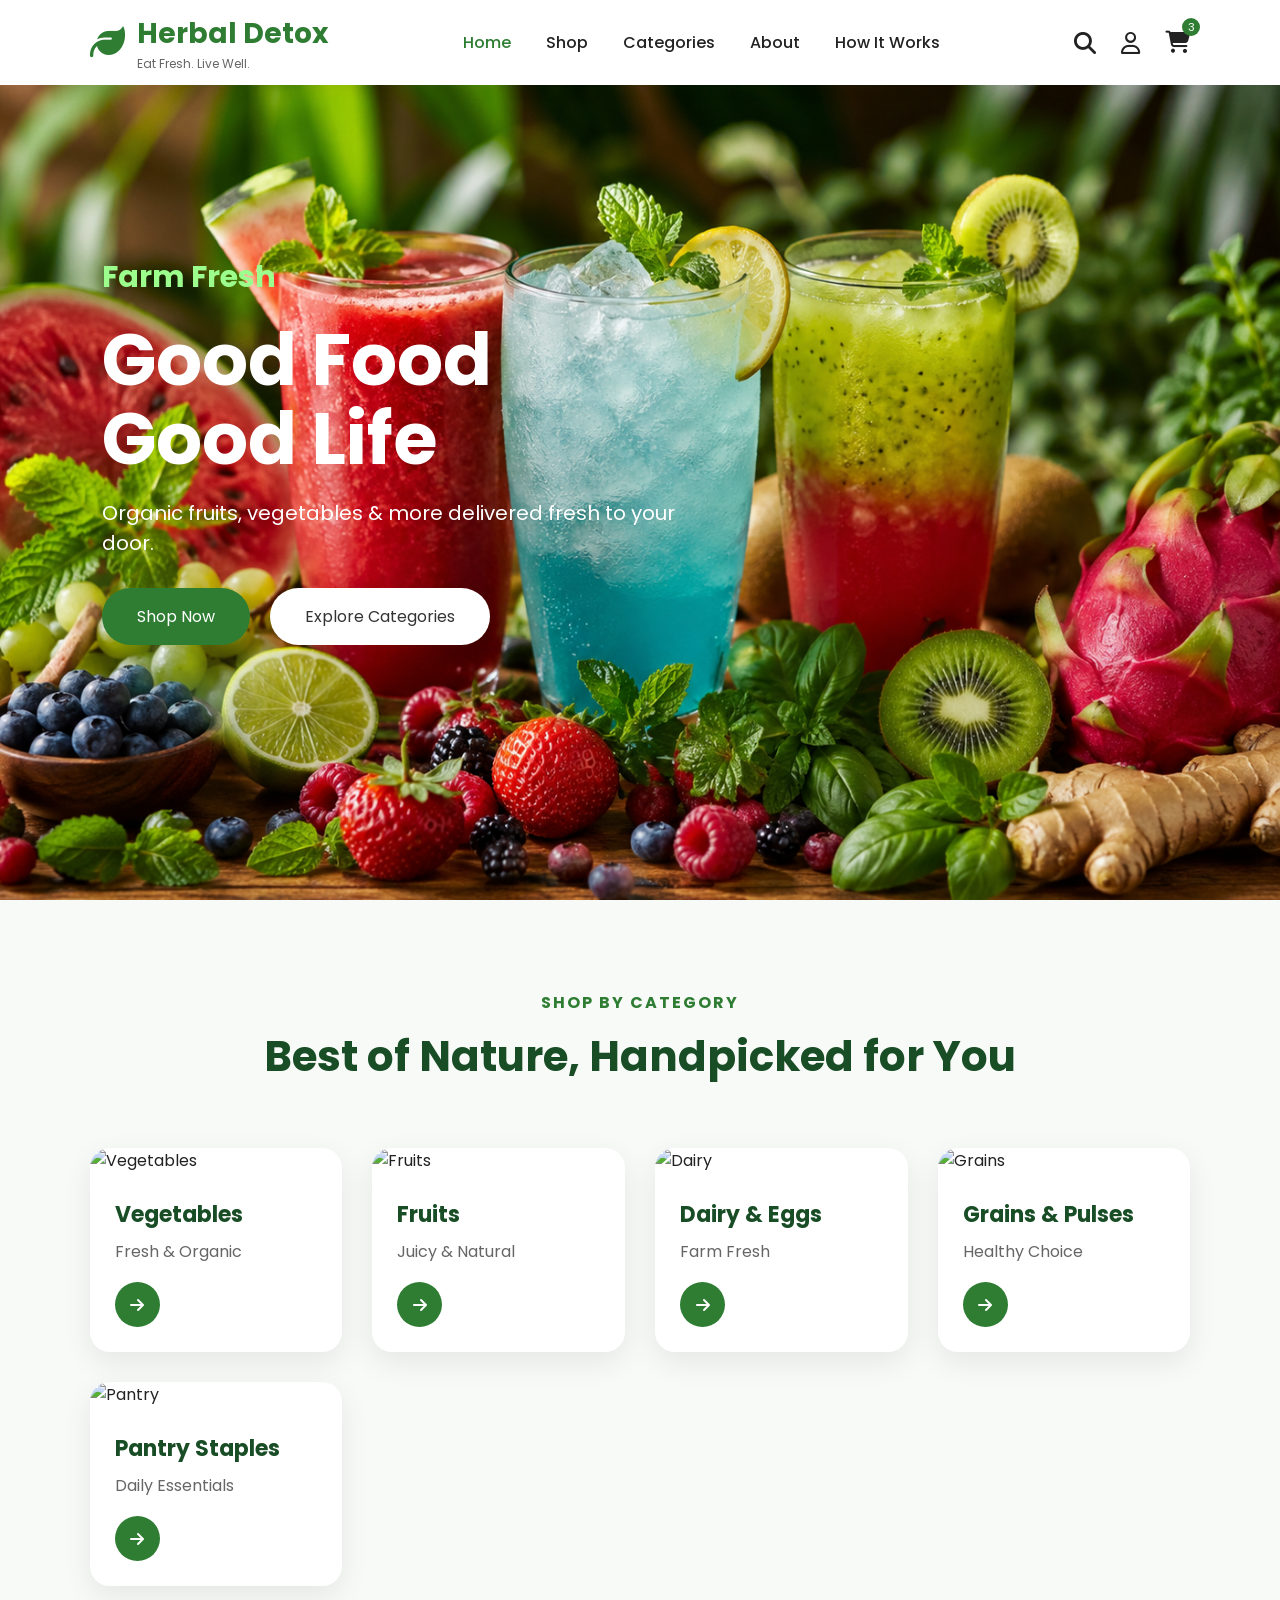
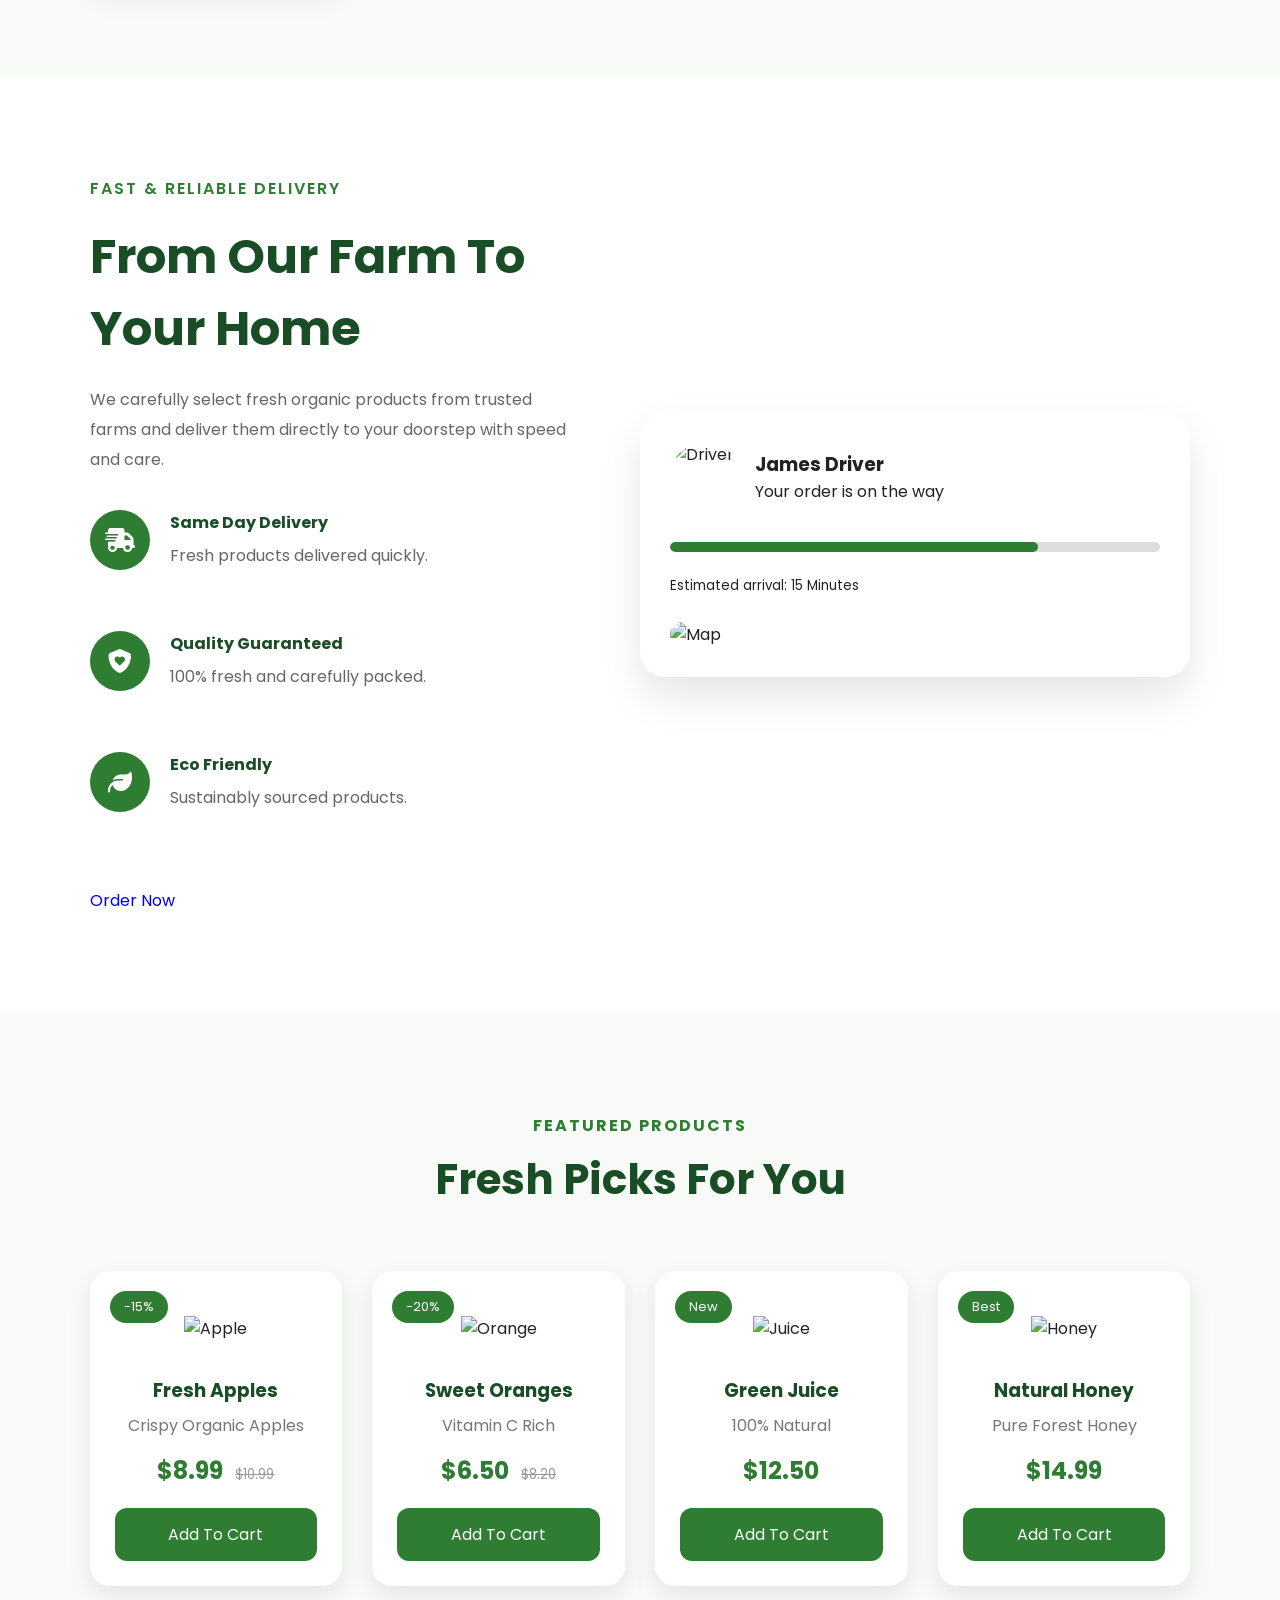
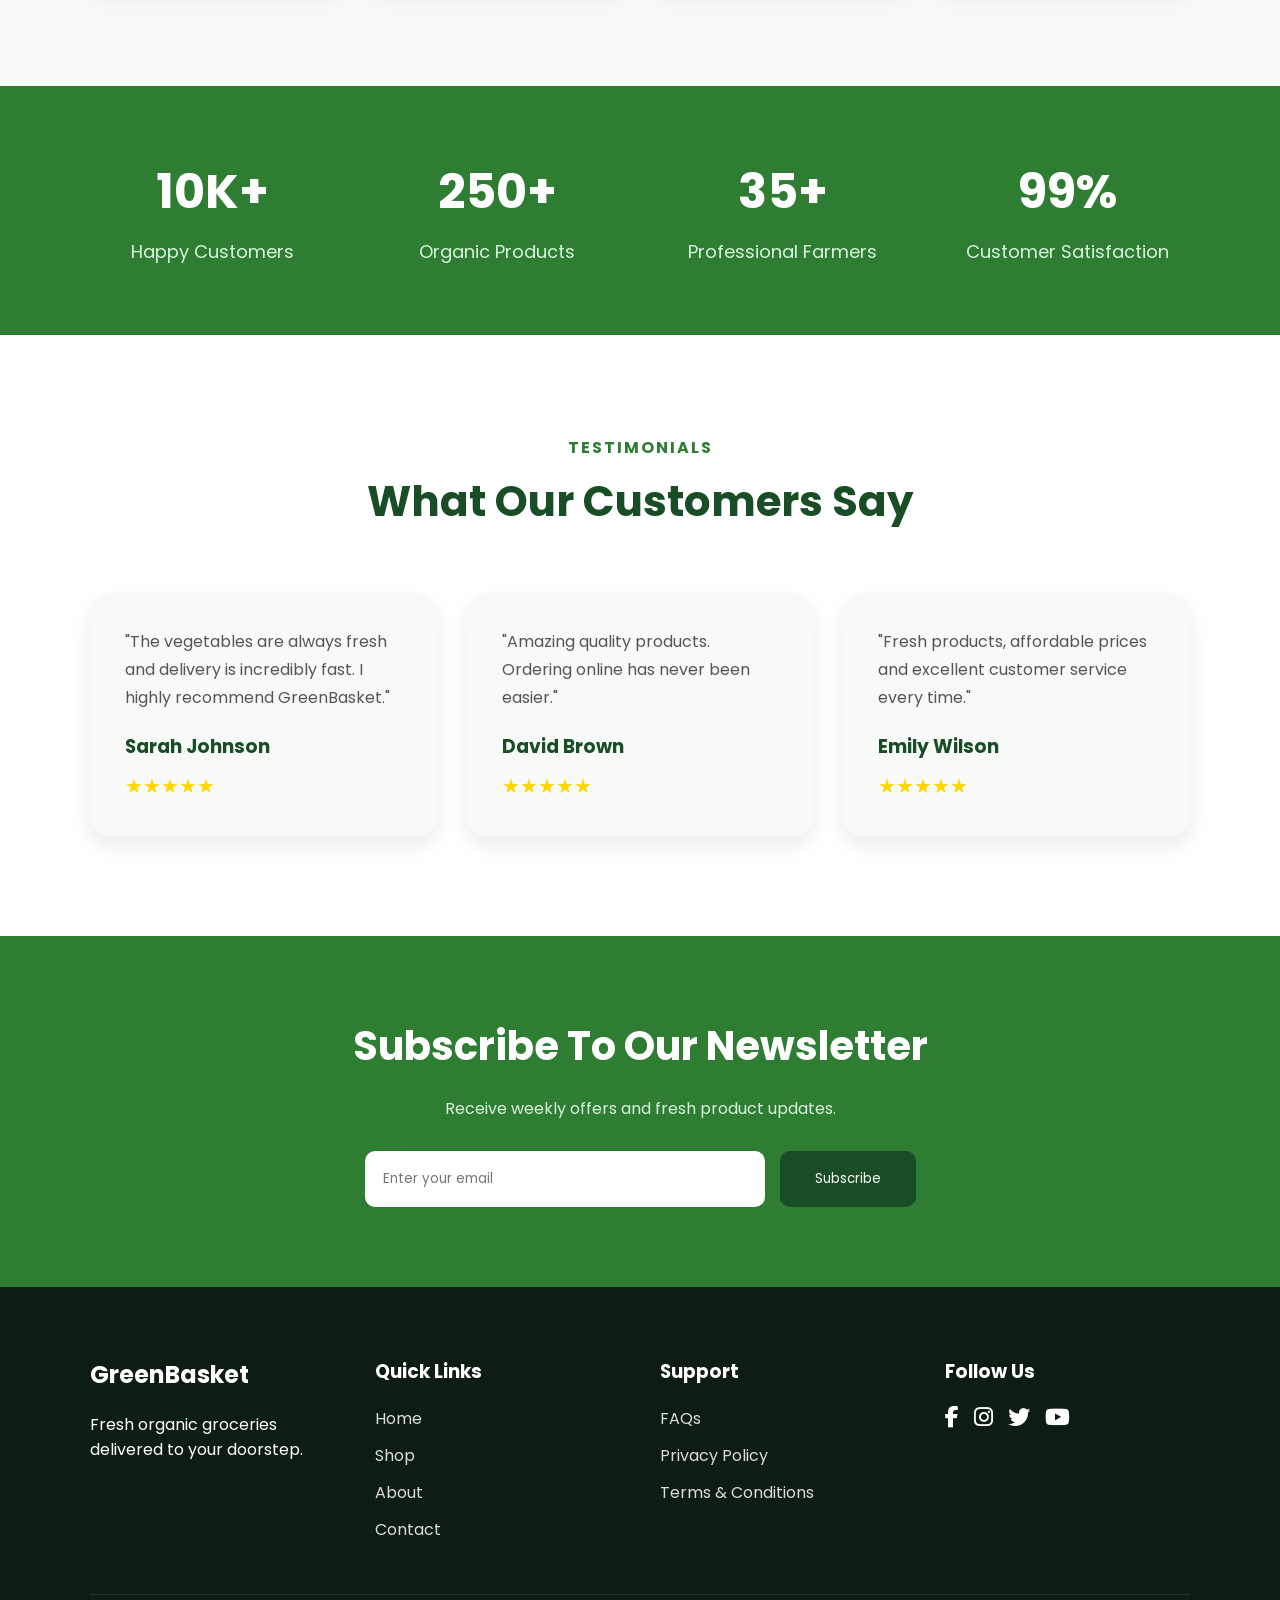
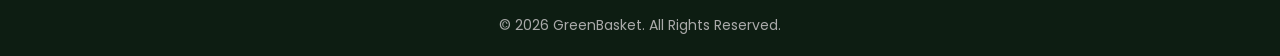
==== commit 8d4b9b0b: "Add files via upload" ====
--- a/index.html
+++ b/index.html
@@ -26,7 +26,7 @@
 <i class="fa-solid fa-leaf"></i>
 
 <div>
-<h2>GreenBasket</h2>
+<h2>Herbal Detox</h2>
 <p>Eat Fresh. Live Well.</p>
 </div>
 
@@ -86,7 +86,7 @@
 
 <ul>
 
-<li><a href="#">Home</a></li>
+<li><a href="./index.html">Home</a></li>
 
 <li><a href="./shop.html">Shop</a></li>
 
@@ -103,61 +103,61 @@
 
     <div class="product">
 
-        <img src="images/juice1.jpg" alt="">
-
-        <h4>Green Juice</h4>
-
-        <span>$12.99</span>
+        <img src="./enlargement oil.png" alt="">
+
+        <h4>Enlargement Oil</h4>
+
+        <span>UGX50,000</span>
 
     </div>
 
     <div class="product">
 
-        <img src="images/juice2.jpg" alt="">
-
-        <h4>Natural Honey</h4>
-
-        <span>$9.99</span>
+        <img src="./delay spray.png" alt="">
+
+        <h4>Delay Spray</h4>
+
+        <span>UGX40,000</span>
 
     </div>
 
     <div class="product">
 
-        <img src="images/juice3.jpg" alt="">
-
-        <h4>Herbal Tea</h4>
-
-        <span>$8.99</span>
+        <img src="./quick wine.png" alt="">
+
+        <h4>Quick Erection Mangu</h4>
+
+        <span>UGX50,000</span>
 
     </div>
 
     <div class="product">
 
-        <img src="images/juice4.jpg" alt="">
-
-        <h4>Moringa</h4>
-
-        <span>$15.99</span>
+        <img src="./3in1botlle wine.png" alt="">
+
+        <h4>Sexual Power Complete</h4>
+
+        <span>UGX60,000</span>
 
     </div>
 
     <div class="product">
 
-        <img src="images/juice5.jpg" alt="">
-
-        <h4>Ginseng</h4>
-
-        <span>$13.99</span>
+        <img src="./3in 1 Wine.png" alt="">
+
+        <h4>Green Wine</h4>
+
+        <span>UGX60,000</span>
 
     </div>
 
     <div class="product">
 
-        <img src="images/juice6.jpg" alt="">
-
-        <h4>Aloe Vera</h4>
-
-        <span>$7.99</span>
+        <img src="./sexual power tea pack.png" alt="">
+
+        <h4>Sexual Power Tea</h4>
+
+        <span>UGX80,000</span>
 
     </div>
 
@@ -170,75 +170,25 @@
 <!--============= HERO =============-->
 
 <section class="hero">
-
-<div class="hero-text">
-
-<h4>Farm Fresh</h4>
-
-<h1>
-
-Good Food<br>
-
-Good Life
-
-</h1>
-
-<p>
-
-Organic fruits, vegetables & more delivered fresh to your door.
-
-</p>
-
-<div class="buttons">
-
-<a href="#" class="shop">Shop Now</a>
-
-<a href="#" class="explore">Explore Categories</a>
-
-</div>
-
-<div class="features">
-
-<div>
-
-<i class="fa-solid fa-seedling"></i>
-
-<h5>100% Organic</h5>
-
-<p>Certified & Natural</p>
-
-</div>
-
-<div>
-
-<i class="fa-solid fa-truck"></i>
-
-<h5>Fast Delivery</h5>
-
-<p>On-Time</p>
-
-</div>
-
-<div>
-
-<i class="fa-solid fa-recycle"></i>
-
-<h5>Sustainable</h5>
-
-<p>Eco Friendly</p>
-
-</div>
-
-</div>
-
-</div>
-
-<div class="hero-image">
-
-<img src="images/hero.png">
-
-</div>
-
+    <div class="overlay"></div>
+
+    <div class="hero-content">
+        <h3>Farm Fresh</h3>
+
+        <h1>
+            Good Food <br>
+            Good Life
+        </h1>
+
+        <p>
+            Organic fruits, vegetables & more delivered fresh to your door.
+        </p>
+
+        <div class="buttons">
+            <a href="#" class="btn">Shop Now</a>
+            <a href="#" class="btn2">Explore Categories</a>
+        </div>
+    </div>
 </section>
 
 <!--==========================
--- a/style.css
+++ b/style.css
@@ -184,110 +184,74 @@
 /*=========================
  HERO
 =========================*/
-
 .hero{
-    padding:140px 7% 80px;
-    display:flex;
-    justify-content:space-between;
+    position:relative;
+
+    width:100%;
+    min-height:100vh;
+
+    background:url("./juice\ thumbnail.png") center center/cover no-repeat;
+
+    display:flex;
     align-items:center;
-    gap:60px;
-}
-
-.hero-text{
-    flex:1;
-}
-
-.hero-text h4{
-    color:#43a047;
-    font-size:34px;
-    font-weight:500;
-    margin-bottom:10px;
-}
-
-.hero-text h1{
+
+    padding:80px 8%;
+
+    overflow:hidden;
+}
+
+.overlay{
+    position:absolute;
+    inset:0;
+
+    background:rgba(0,0,0,.35);
+}
+
+.hero-content{
+    position:relative;
+    z-index:2;
+
+    max-width:600px;
+
+    color:#fff;
+}
+
+.hero h3{
+    font-size:30px;
+    color:#9cff8d;
+}
+
+.hero h1{
     font-size:72px;
-    line-height:82px;
-    color:#184d25;
-    margin-bottom:20px;
-}
-
-.hero-text p{
-    font-size:18px;
-    color:#666;
-    line-height:32px;
-    margin-bottom:40px;
+    line-height:1.1;
+    margin:20px 0;
+}
+
+.hero p{
+    font-size:20px;
+    margin-bottom:30px;
 }
 
 .buttons{
     display:flex;
     gap:20px;
-    margin-bottom:50px;
-}
-
-.shop{
+}
+
+.btn{
     background:#2e7d32;
     color:#fff;
     padding:16px 35px;
-    border-radius:12px;
-    font-weight:600;
-    transition:.3s;
-}
-
-.shop:hover{
-    background:#1b5e20;
-}
-
-.explore{
-    border:2px solid #ddd;
-    color:#222;
+    border-radius:40px;
+    text-decoration:none;
+}
+
+.btn2{
+    background:#fff;
+    color:#333;
     padding:16px 35px;
-    border-radius:12px;
-    transition:.3s;
-}
-
-.explore:hover{
-    border-color:#2e7d32;
-    color:#2e7d32;
-}
-
-.features{
-    display:flex;
-    gap:40px;
-    flex-wrap:wrap;
-}
-
-.features div{
-    display:flex;
-    flex-direction:column;
-}
-
-.features i{
-    color:#2e7d32;
-    font-size:28px;
-    margin-bottom:12px;
-}
-
-.features h5{
-    font-size:18px;
-}
-
-.features p{
-    font-size:14px;
-    margin-top:5px;
-    margin-bottom:0;
-}
-
-.hero-image{
-    flex:1;
-    display:flex;
-    justify-content:center;
-}
-
-.hero-image img{
-    width:100%;
-    max-width:650px;
-}
-
+    border-radius:40px;
+    text-decoration:none;
+}
 /*=========================
  RESPONSIVE
 =========================*/
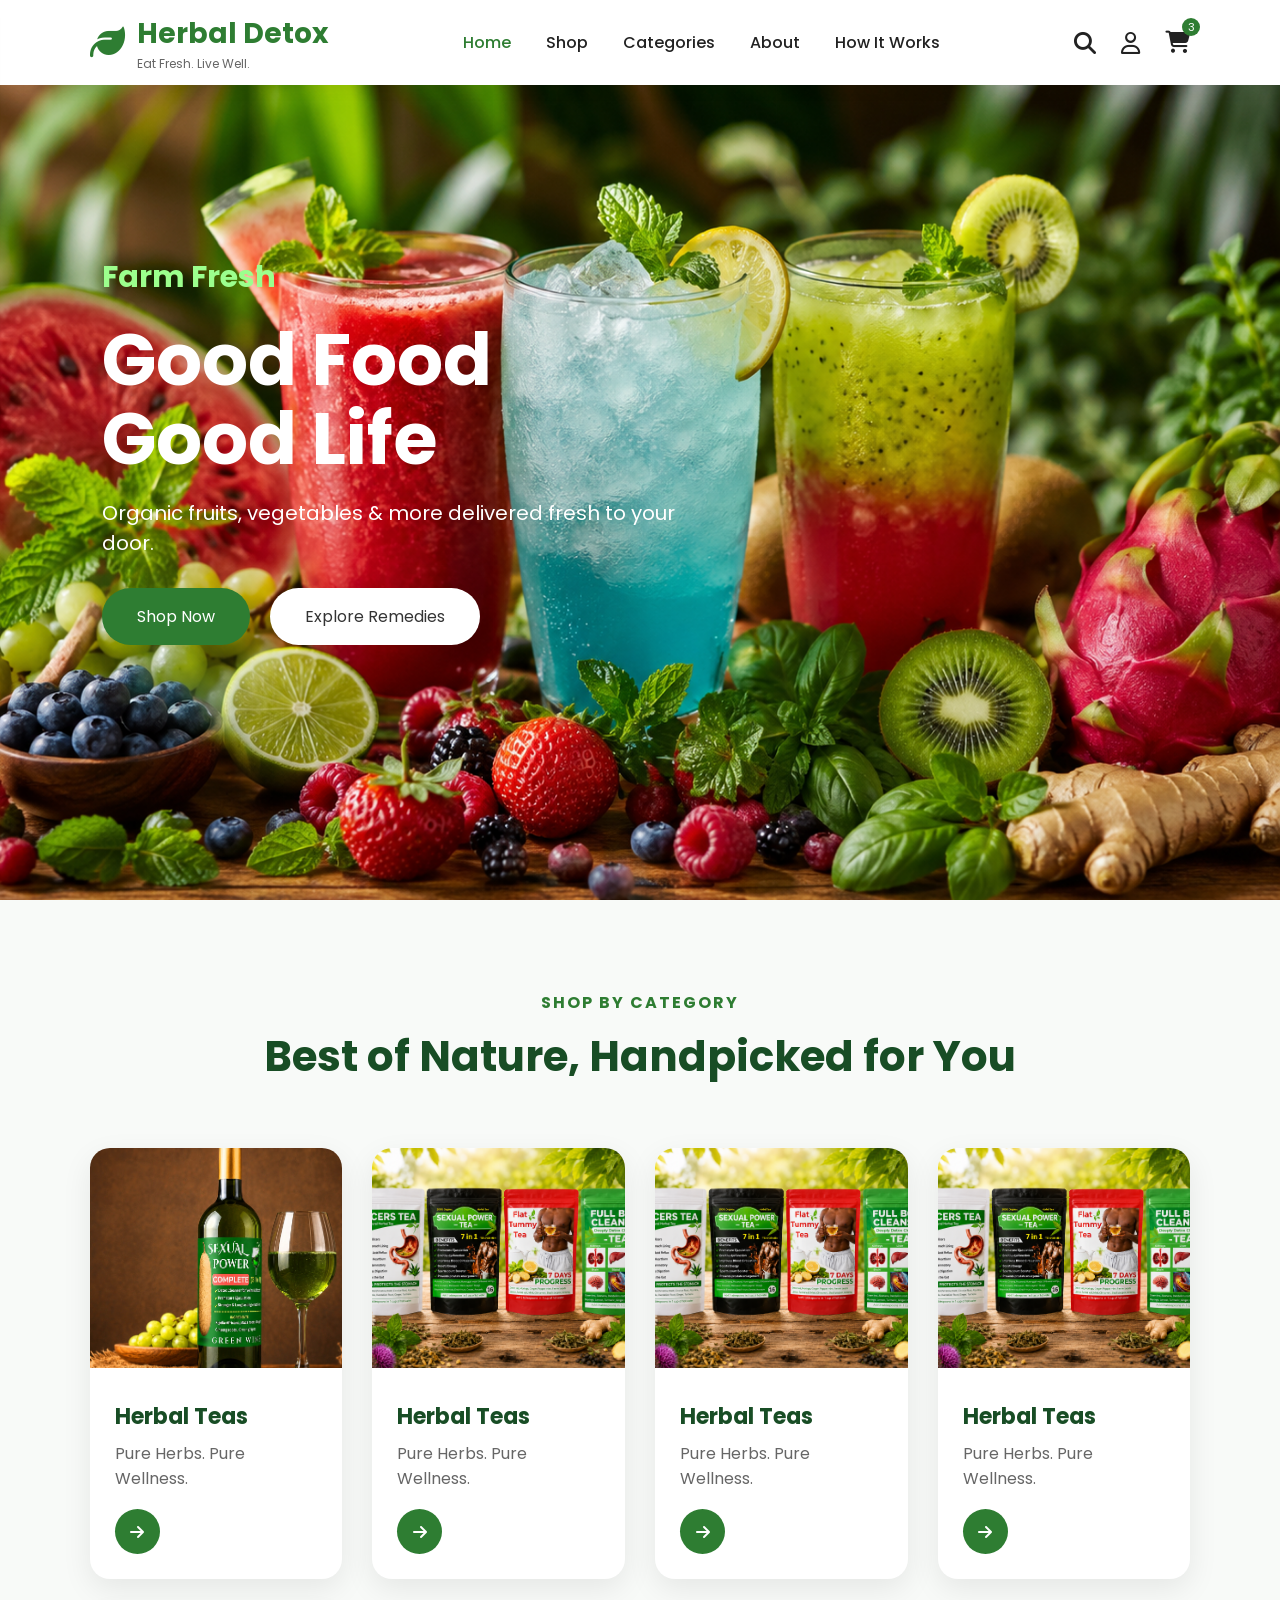
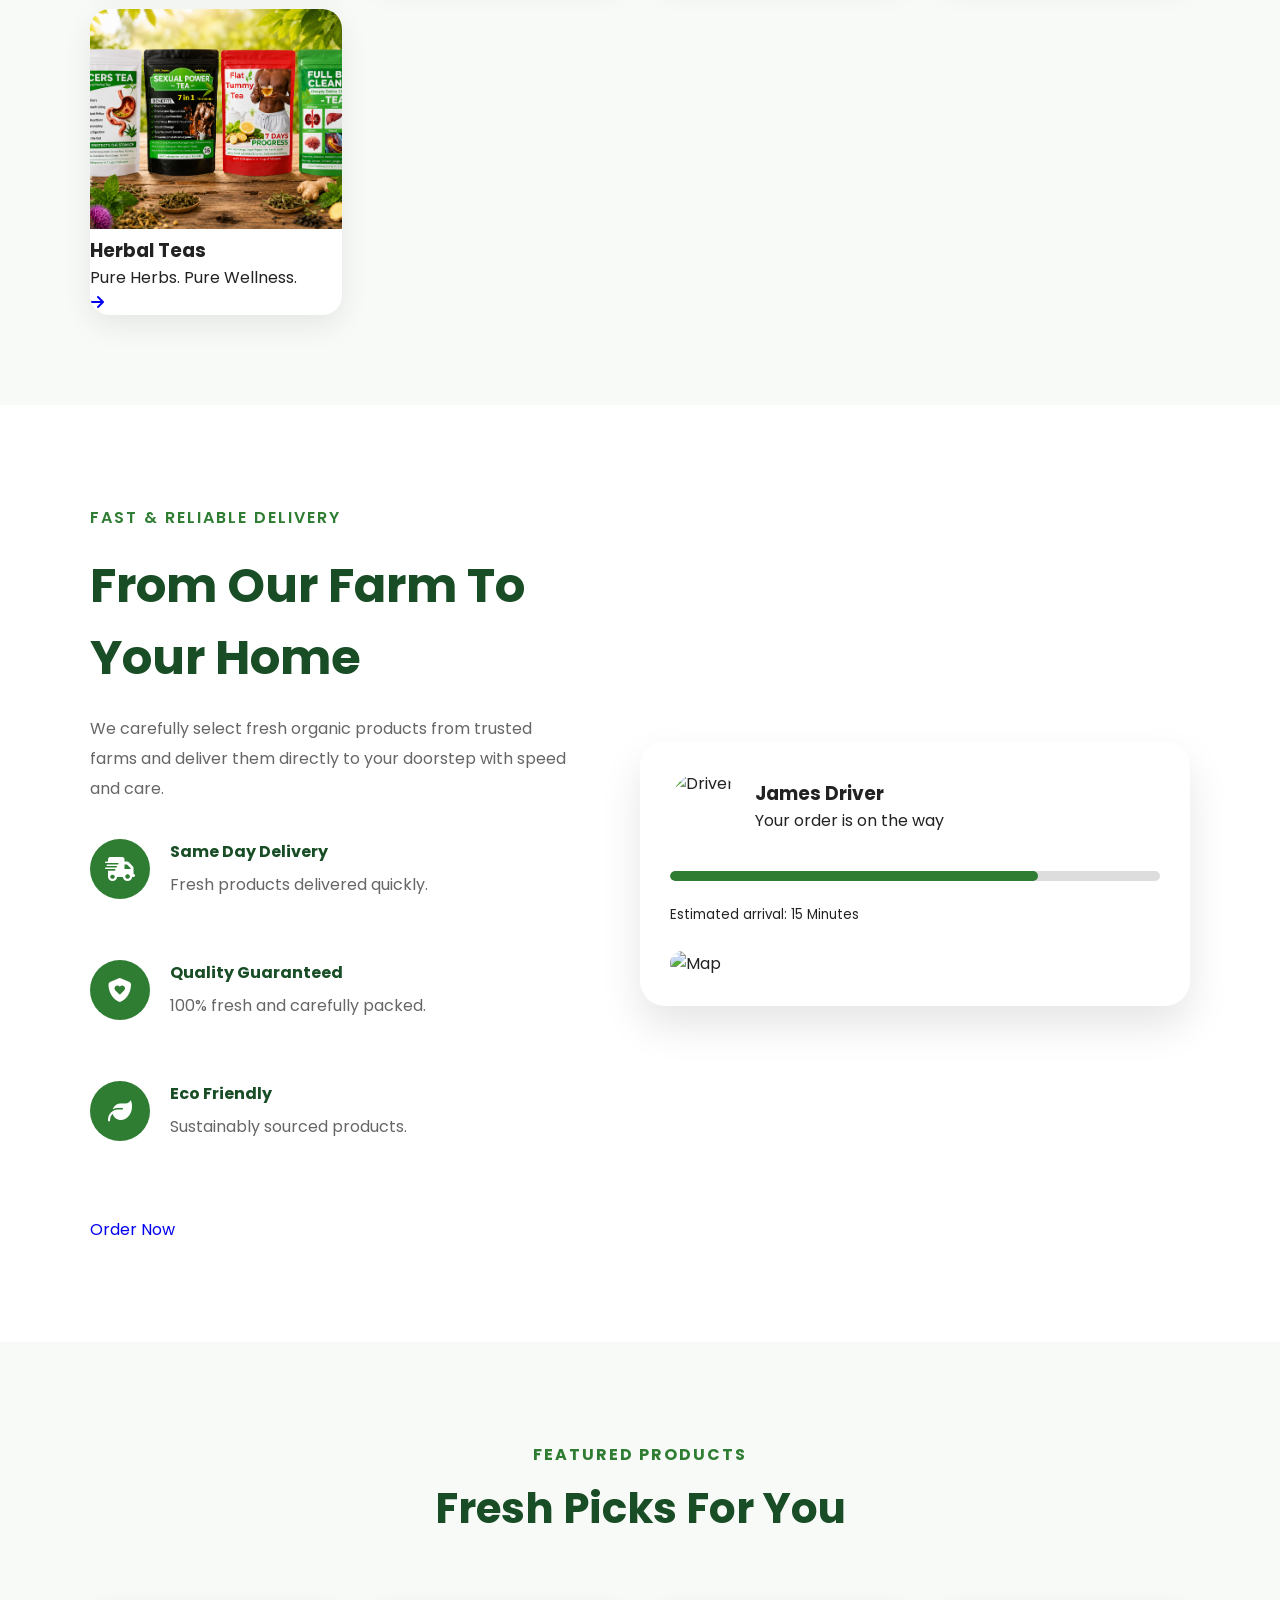
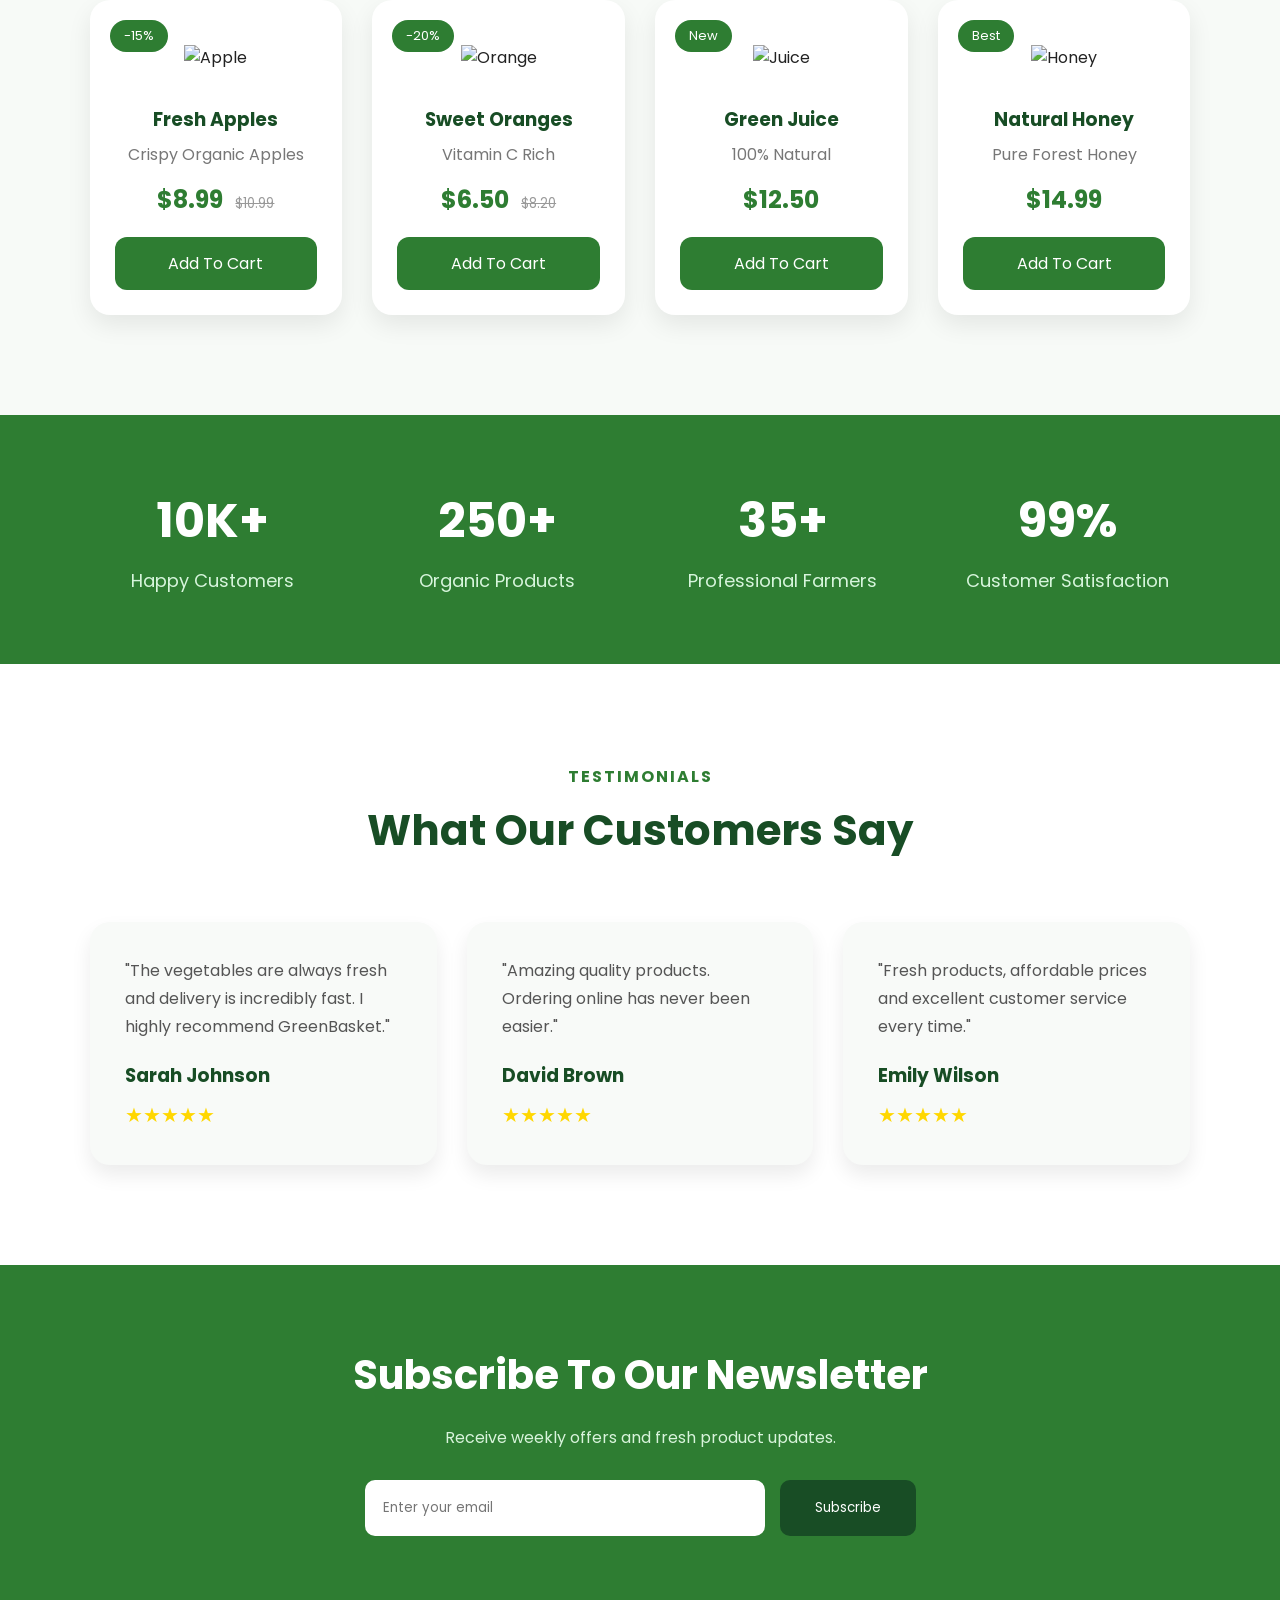
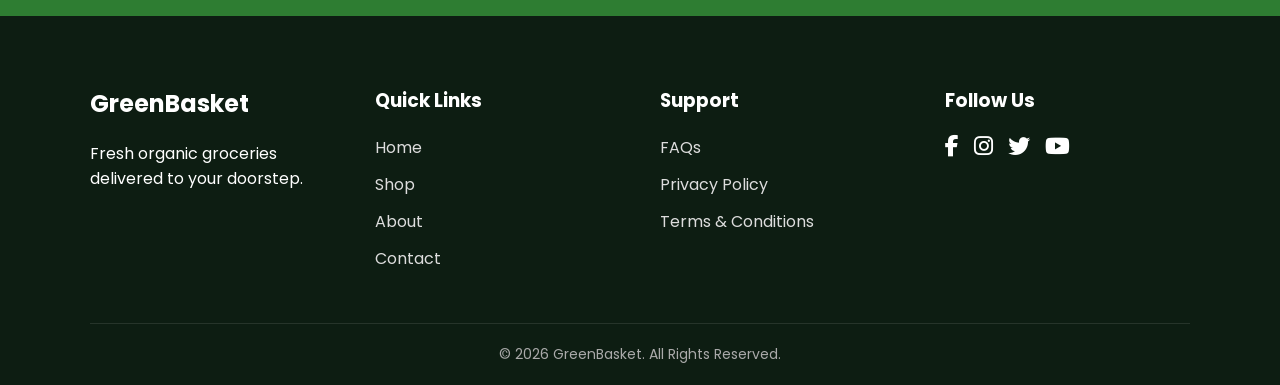
==== commit f9d3840e: "Add files via upload" ====
--- a/index.html
+++ b/index.html
@@ -186,7 +186,7 @@
 
         <div class="buttons">
             <a href="#" class="btn">Shop Now</a>
-            <a href="#" class="btn2">Explore Categories</a>
+            <a href="#" class="btn2">Explore Remedies</a>
         </div>
     </div>
 </section>
@@ -209,13 +209,13 @@
 
         <div class="card">
 
-            <img src="images/vegetables.jpg" alt="Vegetables">
+            <img src="./3in1botlle wine.png" alt="Penis Enlargement Oil">
 
             <div class="card-content">
 
-                <h3>Vegetables</h3>
-
-                <p>Fresh & Organic</p>
+                <h3>Herbal Teas</h3>
+
+                <p>Pure Herbs. Pure Wellness. </p>
 
                 <a href="#"><i class="fa-solid fa-arrow-right"></i></a>
 
@@ -225,13 +225,13 @@
 
         <div class="card">
 
-            <img src="images/fruits.jpg" alt="Fruits">
+            <img src="./Herbal Teas.png" alt="Fruits">
 
             <div class="card-content">
 
-                <h3>Fruits</h3>
-
-                <p>Juicy & Natural</p>
+                <h3>Herbal Teas</h3>
+
+                <p>Pure Herbs. Pure Wellness. </p>
 
                 <a href="#"><i class="fa-solid fa-arrow-right"></i></a>
 
@@ -241,13 +241,13 @@
 
         <div class="card">
 
-            <img src="images/dairy.jpg" alt="Dairy">
+            <img src="./Herbal Teas.png" alt="Dairy">
 
             <div class="card-content">
 
-                <h3>Dairy & Eggs</h3>
-
-                <p>Farm Fresh</p>
+                <h3>Herbal Teas</h3>
+
+                <p>Pure Herbs. Pure Wellness. </p>
 
                 <a href="#"><i class="fa-solid fa-arrow-right"></i></a>
 
@@ -257,13 +257,13 @@
 
         <div class="card">
 
-            <img src="images/grains.jpg" alt="Grains">
+            <img src="./Herbal Teas.png" alt="Grains">
 
             <div class="card-content">
 
-                <h3>Grains & Pulses</h3>
-
-                <p>Healthy Choice</p>
+                <h3>Herbal Teas</h3>
+
+                <p>Pure Herbs. Pure Wellness. </p>
 
                 <a href="#"><i class="fa-solid fa-arrow-right"></i></a>
 
@@ -273,13 +273,13 @@
 
         <div class="card">
 
-            <img src="images/pantry.jpg" alt="Pantry">
+            <img src="./Herbal Teas.png" alt="Herbal Teas>
 
             <div class="card-content">
 
-                <h3>Pantry Staples</h3>
-
-                <p>Daily Essentials</p>
+                <h3>Herbal Teas</h3>
+
+                <p>Pure Herbs. Pure Wellness. </p>
 
                 <a href="#"><i class="fa-solid fa-arrow-right"></i></a>
 
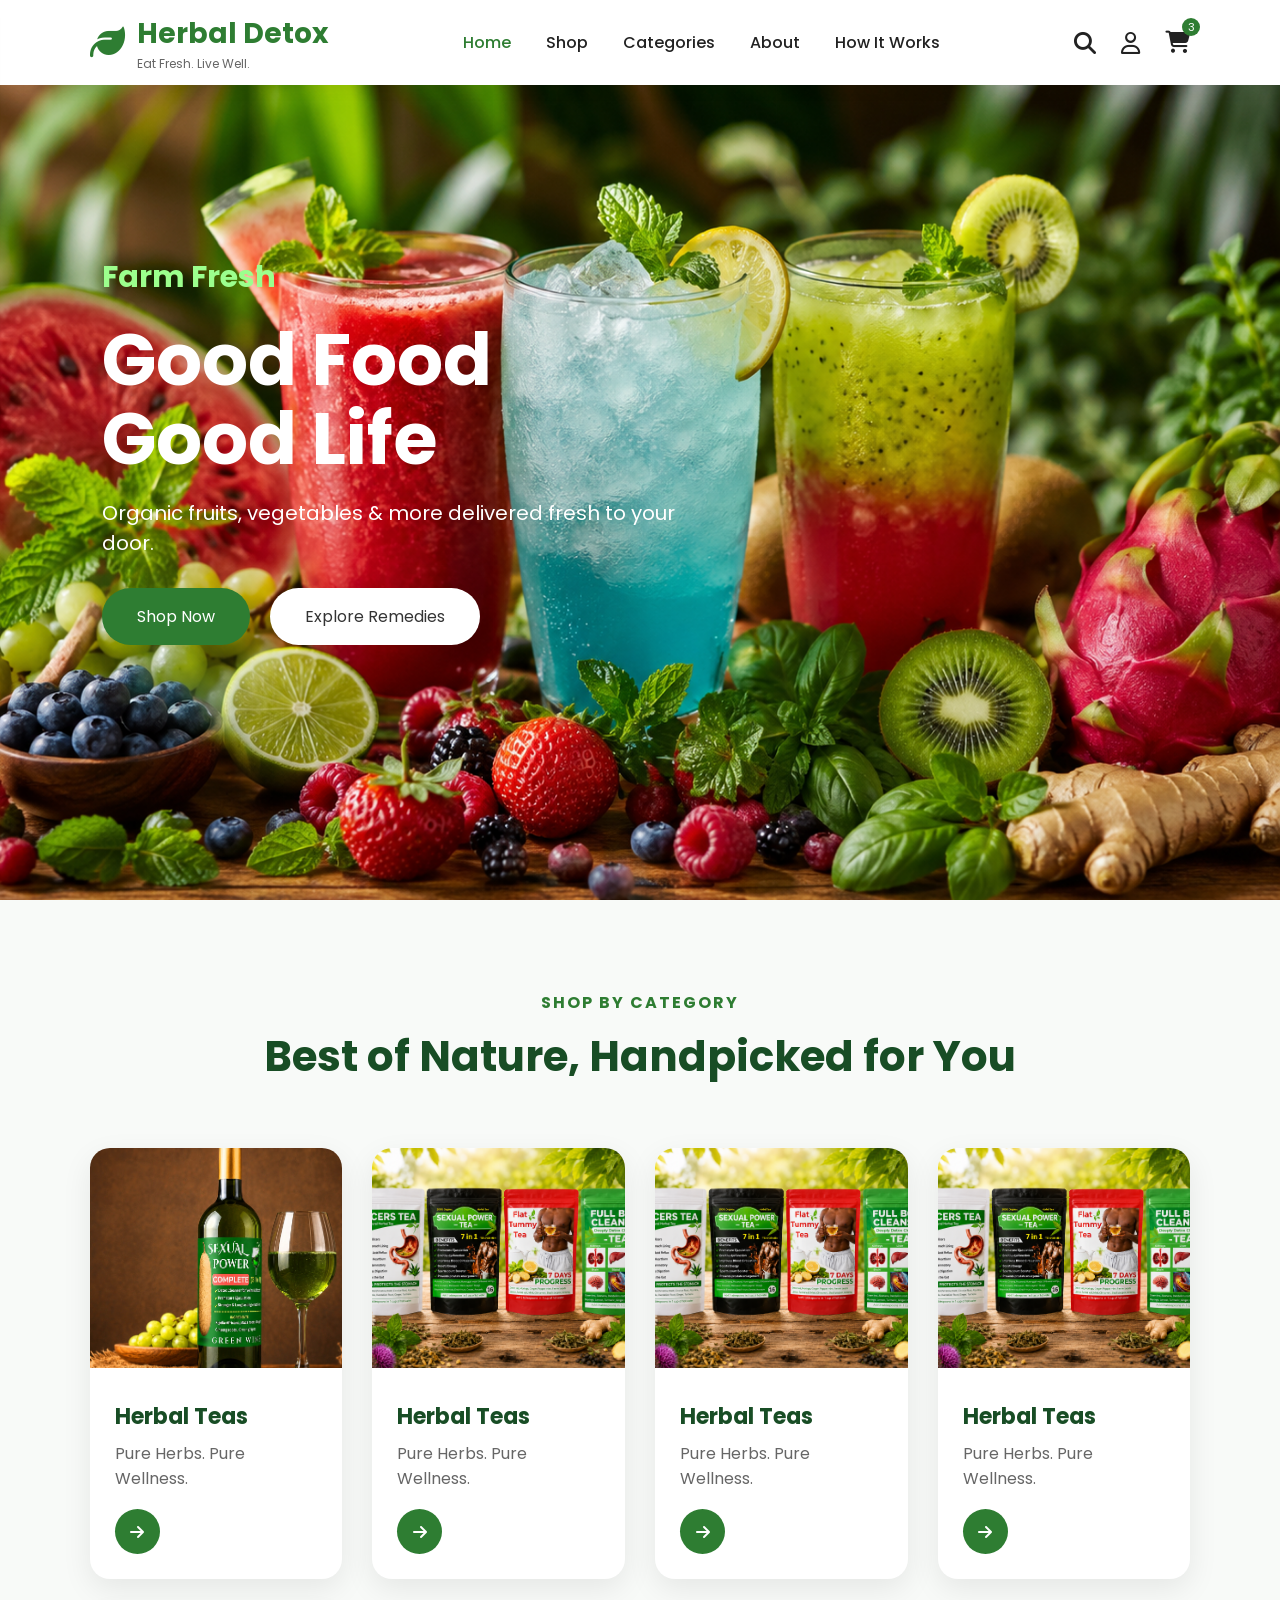
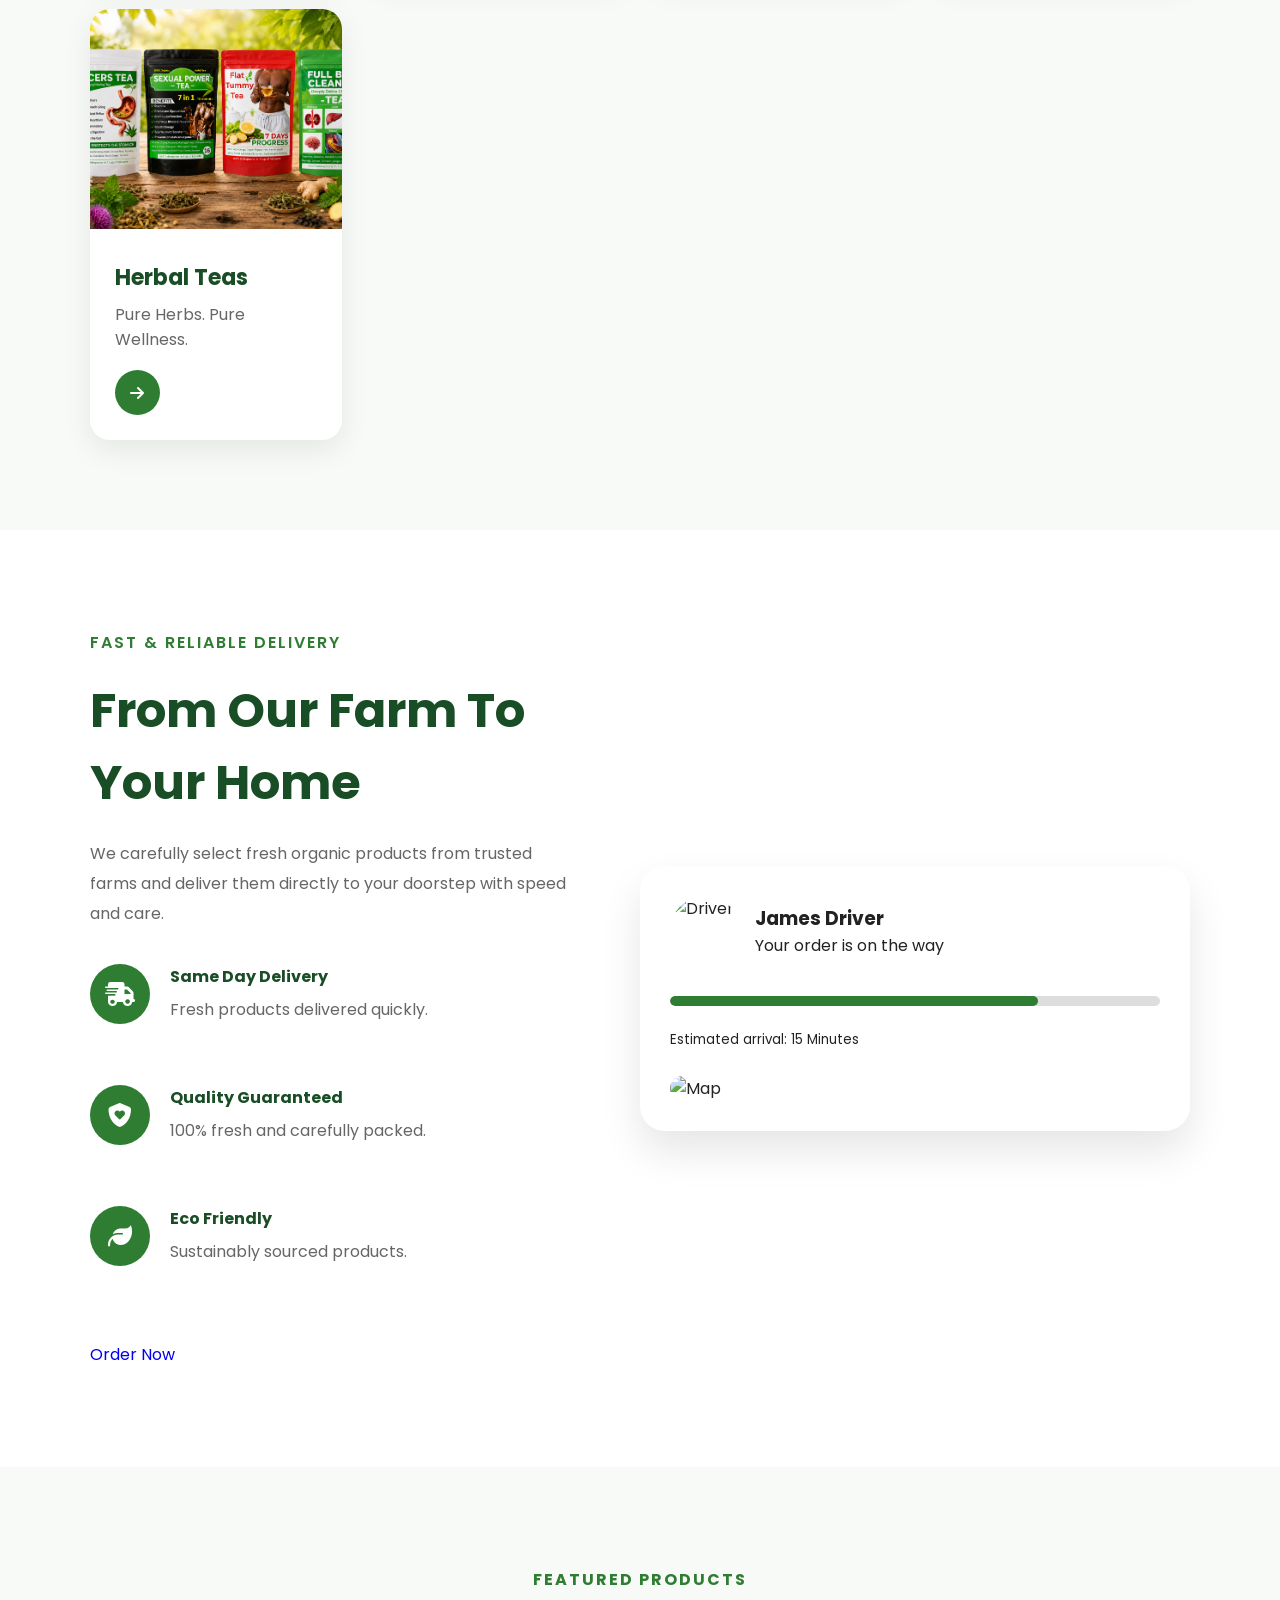
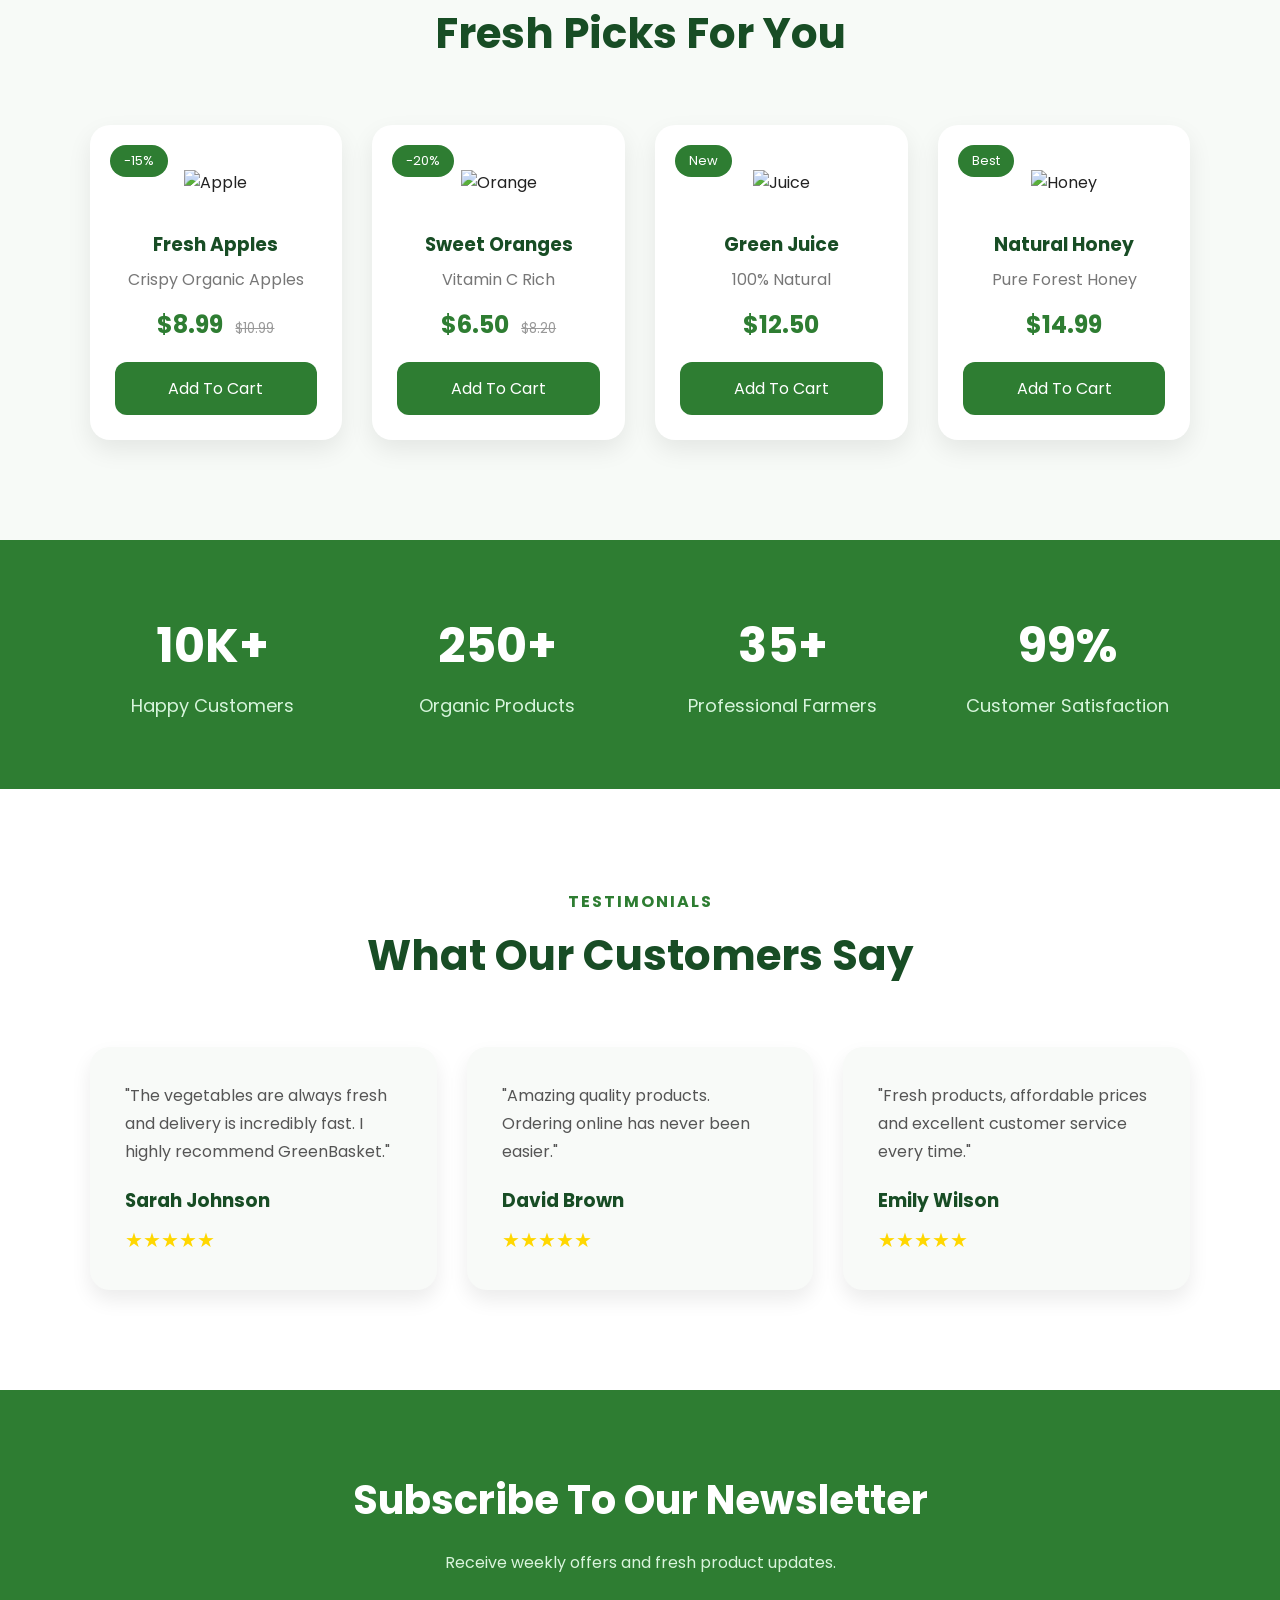
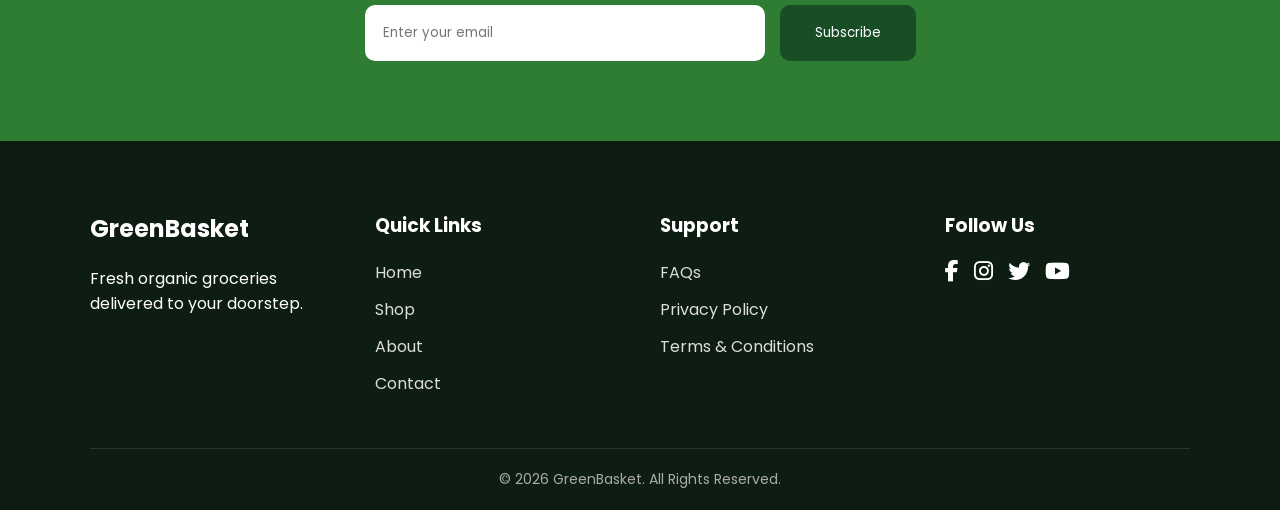
==== commit 09ed9f23: "Add files via upload" ====
--- a/index.html
+++ b/index.html
@@ -233,6 +233,22 @@
 
                 <p>Pure Herbs. Pure Wellness. </p>
 
+                <a href="./shop.html"><i class="fa-solid fa-arrow-right"></i></a>
+
+            </div>
+
+        </div>
+
+        <div class="card">
+
+            <img src="./Herbal Teas.png" alt="Dairy">
+
+            <div class="card-content">
+
+                <h3>Herbal Teas</h3>
+
+                <p>Pure Herbs. Pure Wellness. </p>
+
                 <a href="#"><i class="fa-solid fa-arrow-right"></i></a>
 
             </div>
@@ -241,7 +257,7 @@
 
         <div class="card">
 
-            <img src="./Herbal Teas.png" alt="Dairy">
+            <img src="./Herbal Teas.png" alt="Grains">
 
             <div class="card-content">
 
@@ -270,23 +286,6 @@
             </div>
 
         </div>
-
-        <div class="card">
-
-            <img src="./Herbal Teas.png" alt="Herbal Teas>
-
-            <div class="card-content">
-
-                <h3>Herbal Teas</h3>
-
-                <p>Pure Herbs. Pure Wellness. </p>
-
-                <a href="#"><i class="fa-solid fa-arrow-right"></i></a>
-
-            </div>
-
-        </div>
-
     </div>
 
 </section>
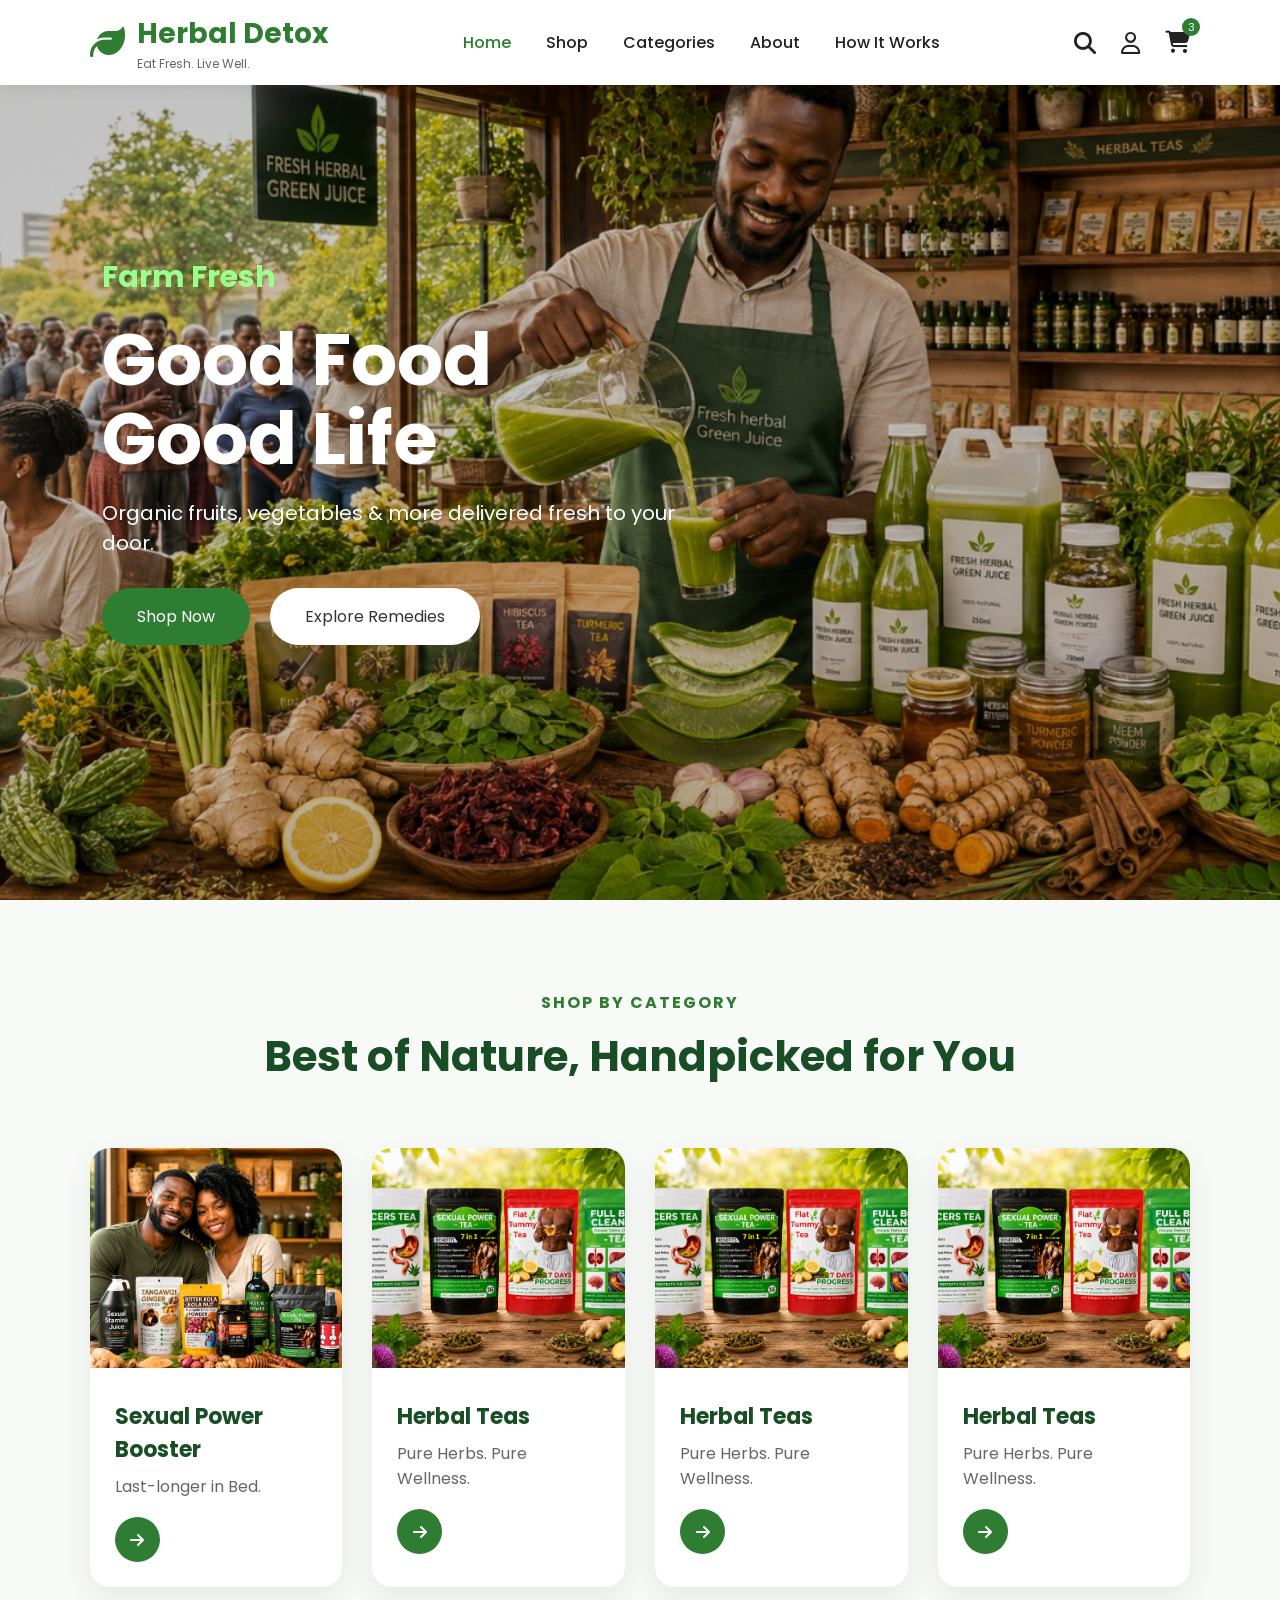
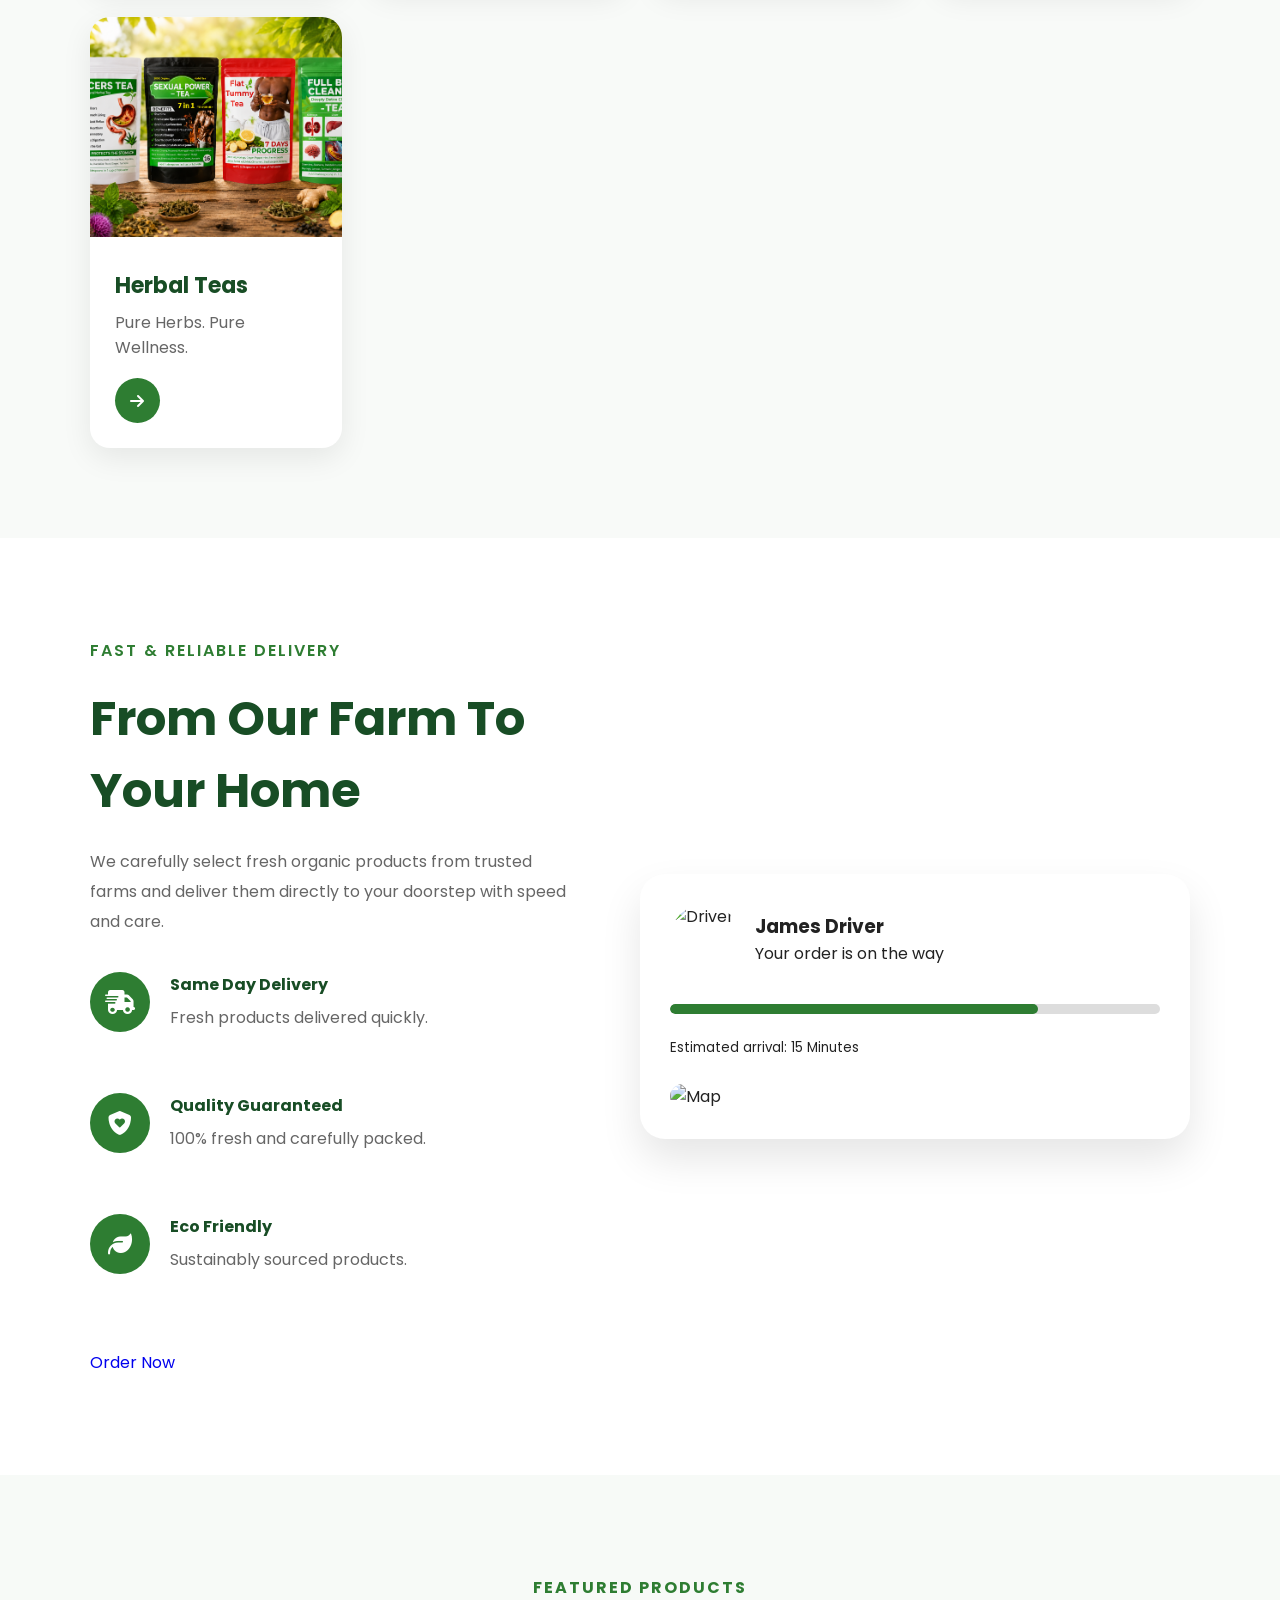
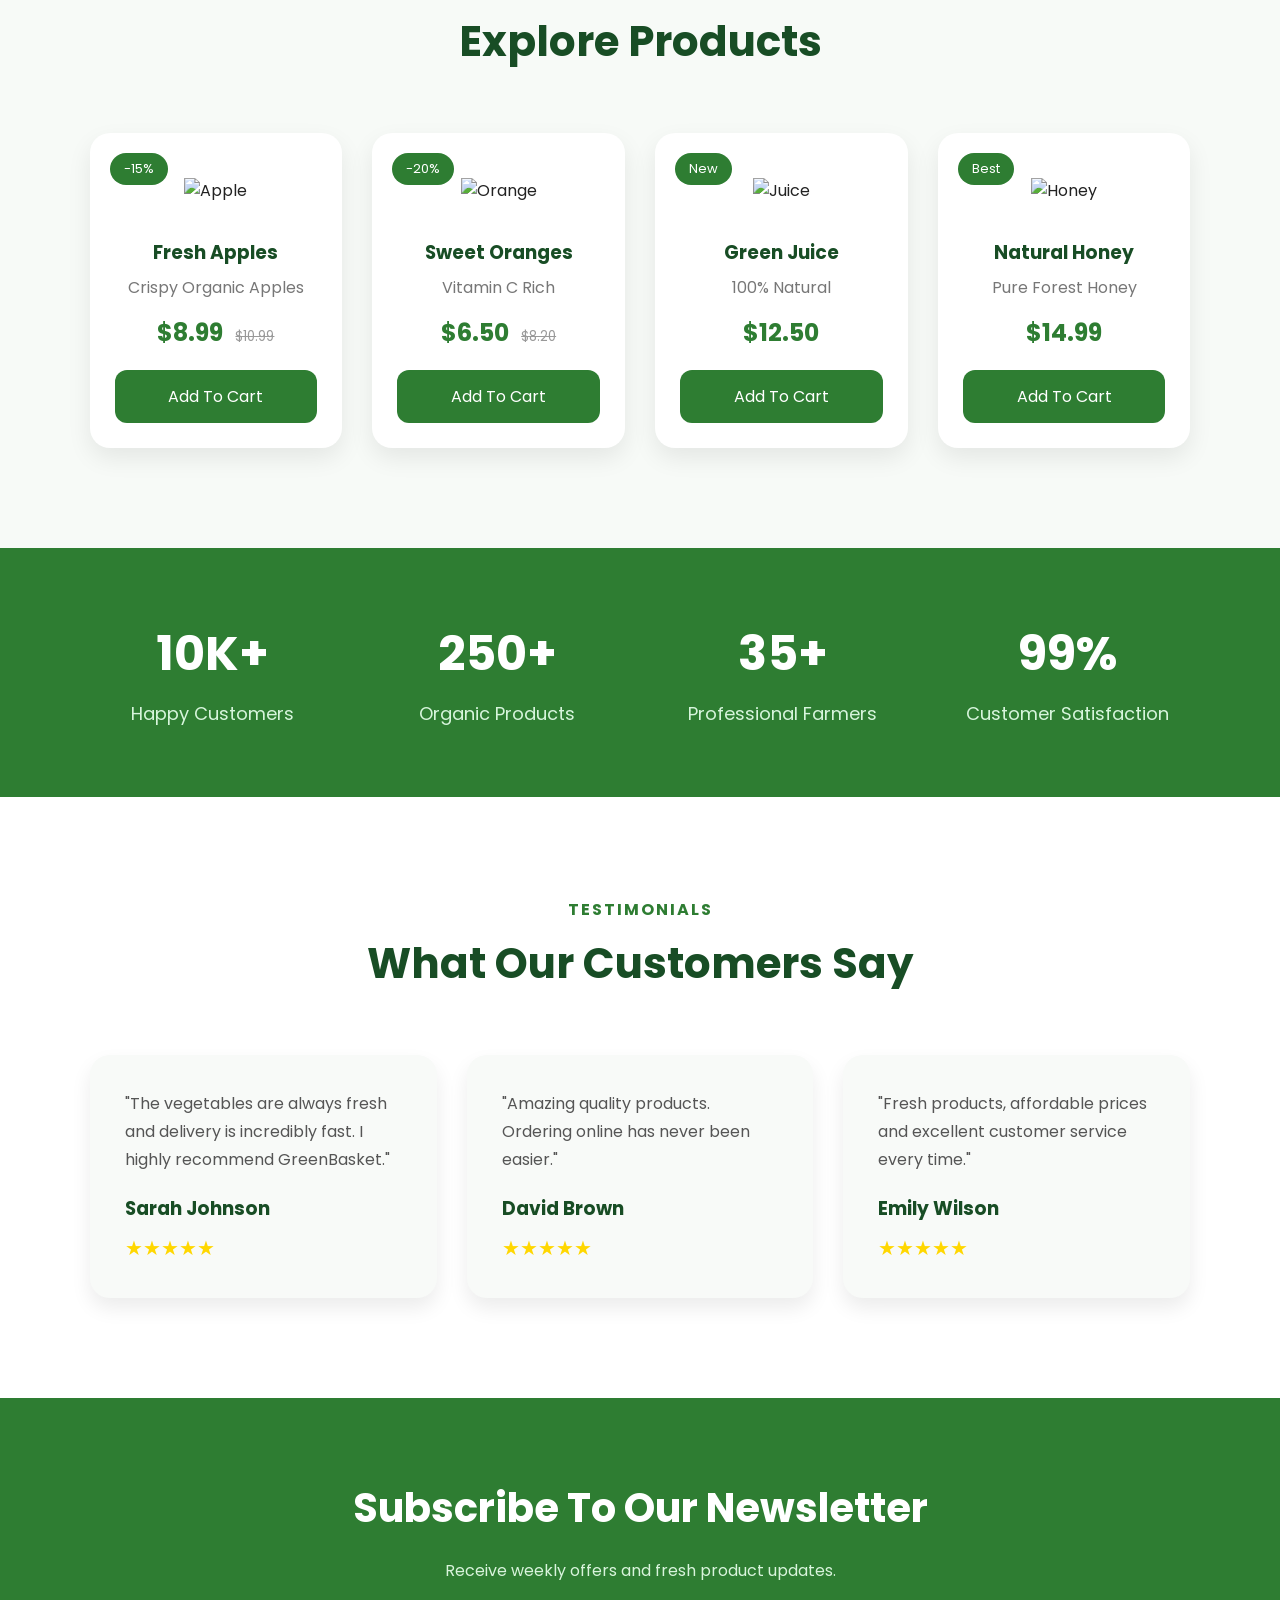
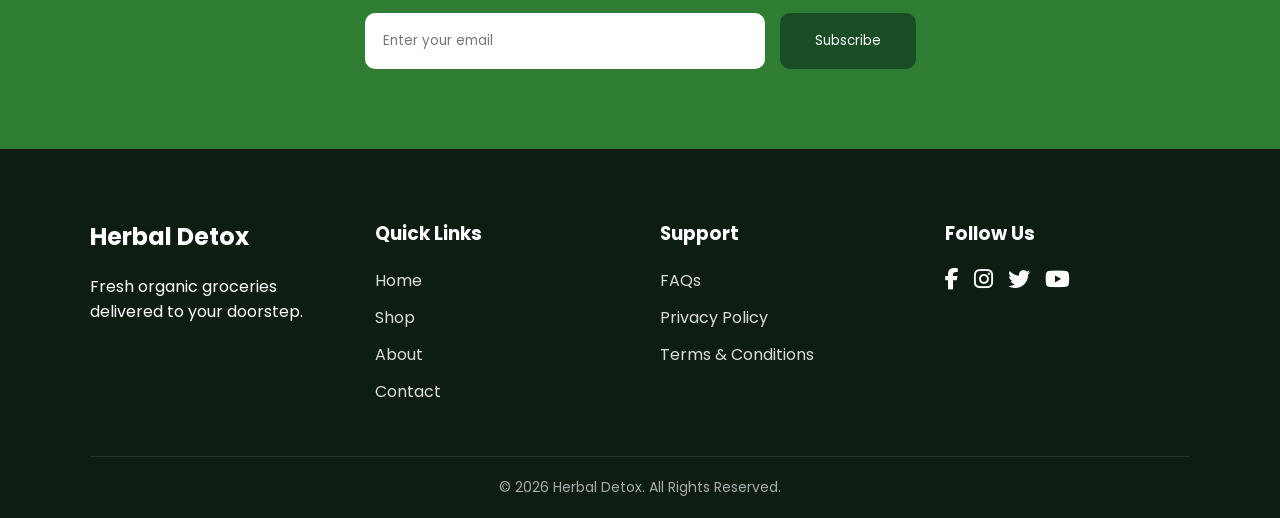
==== commit 1e77e5fd: "Add files via upload" ====
--- a/index.html
+++ b/index.html
@@ -209,13 +209,13 @@
 
         <div class="card">
 
-            <img src="./3in1botlle wine.png" alt="Penis Enlargement Oil">
+            <img src="./sexual power booster thumbnail.png" alt="Penis Enlargement Oil">
 
             <div class="card-content">
 
-                <h3>Herbal Teas</h3>
-
-                <p>Pure Herbs. Pure Wellness. </p>
+                <h3>Sexual Power Booster </h3>
+
+                <p>Last-longer in Bed. </p>
 
                 <a href="#"><i class="fa-solid fa-arrow-right"></i></a>
 
@@ -381,7 +381,7 @@
 
     <div class="section-title">
         <h5>FEATURED PRODUCTS</h5>
-        <h2>Fresh Picks For You</h2>
+        <h2>Explore Products</h2>
     </div>
 
     <div class="product-grid">
@@ -593,7 +593,7 @@
 
 <div>
 
-<h2>GreenBasket</h2>
+<h2>Herbal Detox</h2>
 
 <p>
 Fresh organic groceries delivered to your doorstep.
@@ -657,7 +657,7 @@
 
 <div class="copyright">
 
-© 2026 GreenBasket. All Rights Reserved.
+© 2026 Herbal Detox. All Rights Reserved.
 
 </div>
 
--- a/style.css
+++ b/style.css
@@ -190,7 +190,7 @@
     width:100%;
     min-height:100vh;
 
-    background:url("./juice\ thumbnail.png") center center/cover no-repeat;
+    background:url("./low\ lighthero\ section\ image.png") center center/cover no-repeat;
 
     display:flex;
     align-items:center;
@@ -198,6 +198,7 @@
     padding:80px 8%;
 
     overflow:hidden;
+    
 }
 
 .overlay{
@@ -213,7 +214,7 @@
 
     max-width:600px;
 
-    color:#fff;
+    color:#ffffff;
 }
 
 .hero h3{
